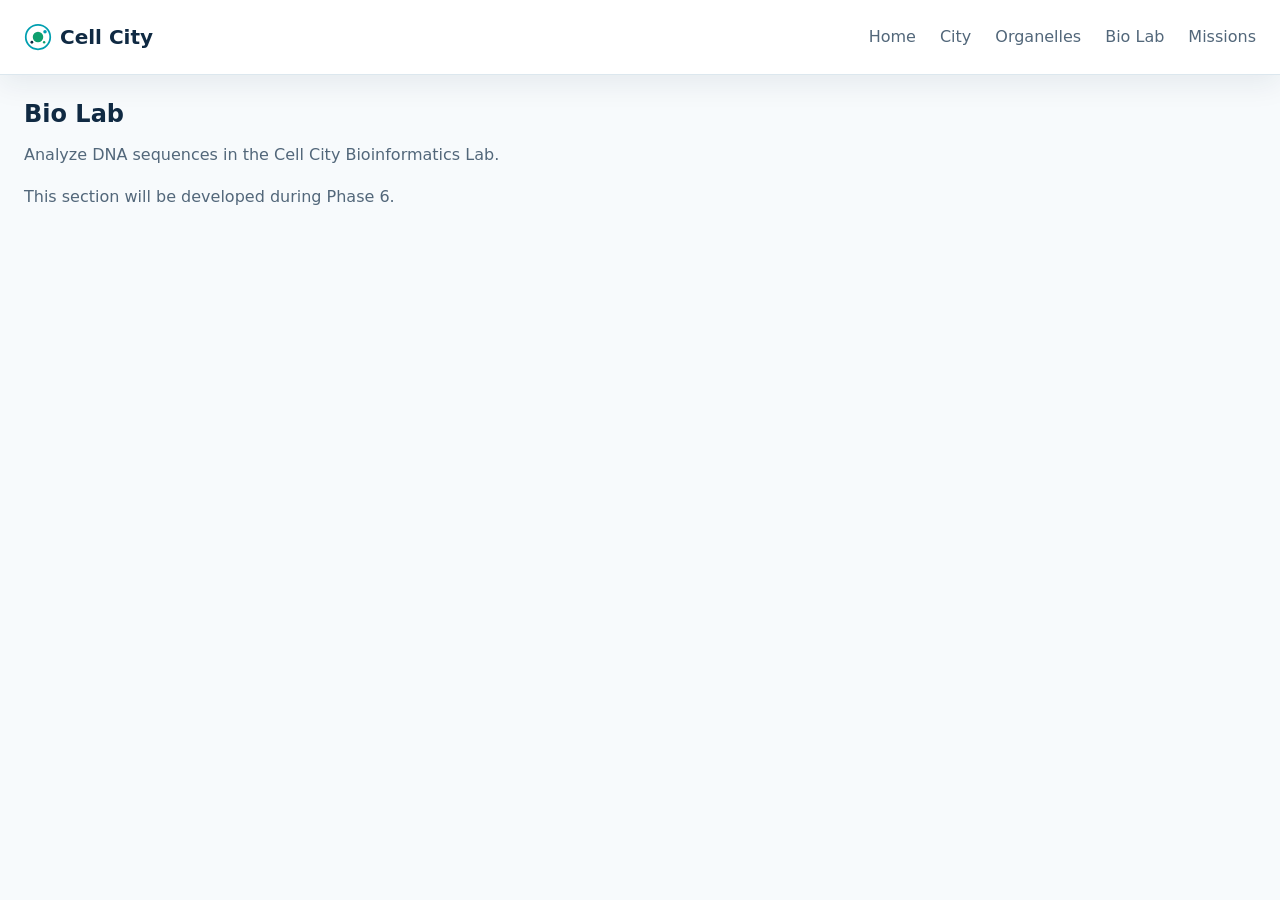
==== bio-lab.html @ 9214df7d "Add global navigation links" ====
<!doctype html>
<html lang="en">
  <head>
    <meta charset="UTF-8" />
    <meta name="viewport" content="width=device-width, initial-scale=1.0" />
    <title>Cell City — Bio Lab</title>

    <!-- Bootstrap (structural components only — Cell City look comes from style.css below) -->
    <link
      rel="stylesheet"
      href="https://cdn.jsdelivr.net/npm/bootstrap@5.3.3/dist/css/bootstrap.min.css"
    />

    <!-- Cell City design system — loaded after Bootstrap so it takes priority -->
    <link rel="stylesheet" href="css/style.css" />

    <script src="js/main.js" defer></script>
  </head>
  <body>
    <nav class="navbar cell-city-navbar">
      <div class="container-fluid cell-city-navbar__container">
        <a
          class="navbar-brand cell-city-navbar__brand"
          href="index.html"
          aria-label="Cell City home"
        >
          <svg
            class="cell-city-logo"
            viewBox="0 0 32 32"
            aria-hidden="true"
            focusable="false"
          >
            <!-- cell membrane -->
            <circle cx="16" cy="16" r="14" fill="none" stroke="#009fb0" stroke-width="2" />
            <!-- nucleus -->
            <circle cx="16" cy="16" r="6" fill="#0e9f6e" />
            <!-- organelles -->
            <circle cx="24" cy="10" r="2" fill="#009fb0" />
            <circle cx="9" cy="22" r="1.6" fill="#102a43" />
            <circle cx="23" cy="22" r="1.4" fill="#0e9f6e" />
          </svg>
          <span class="cell-city-navbar__brand-text">Cell City</span>
        </a>
        <ul class="navbar-nav cell-city-navbar__nav">
          <li class="nav-item">
            <a class="nav-link cell-city-navbar__link" href="index.html">Home</a>
          </li>
          <li class="nav-item">
            <a class="nav-link cell-city-navbar__link" href="city.html">City</a>
          </li>
          <li class="nav-item">
            <a class="nav-link cell-city-navbar__link" href="organelles.html">Organelles</a>
          </li>
          <li class="nav-item">
            <a class="nav-link cell-city-navbar__link" href="bio-lab.html">Bio Lab</a>
          </li>
          <li class="nav-item">
            <a class="nav-link cell-city-navbar__link" href="missions.html">Missions</a>
          </li>
        </ul>
      </div>
    </nav>
    <main>
      <section>
        <h2>Bio Lab</h2>
        <p>Analyze DNA sequences in the Cell City Bioinformatics Lab.</p>
        <p>This section will be developed during Phase 6.</p>
      </section>
    </main>

    <!-- Bootstrap JS bundle (includes Popper) — no components use it yet, wired in for later phases -->
    <script
      src="https://cdn.jsdelivr.net/npm/bootstrap@5.3.3/dist/js/bootstrap.bundle.min.js"
      defer
    ></script>
  </body>
</html>
---- css/style.css ----
/* ==========================================================================
   CELL CITY — GLOBAL STYLESHEET
   Phase 1: Project Foundation (light theme revision)

   Loaded AFTER Bootstrap in the HTML <head> so these rules win and give
   Bootstrap's structural components (container, grid, buttons, cards, nav)
   the Cell City look instead of the Bootstrap default appearance.
   ========================================================================== */

/* ========================================
   1. DESIGN TOKENS
   ======================================== */
:root {
  /* backgrounds */
  --color-bg: #f7fafc;
  --color-bg-secondary: #eef5f7;

  /* text */
  --color-text-primary: #102a43;
  --color-text-secondary: #52677a;

  /* accents */
  --color-accent: #009fb0; /* links, primary interactive elements */
  --color-accent-secondary: #0e9f6e; /* biology / success */
  --color-energy: #d98e00; /* ATP / energy */
  --color-danger: #d6455d; /* errors / warnings / waste */
  --color-mutation: #7c3aed; /* mutations / special scientific states */
  --gradient-biology: linear-gradient(135deg, #0e9f6e, #009fb0);

  /* surfaces */
  --color-panel: rgba(255, 255, 255, 0.82);
  --color-panel-border: #dce7ee;
  --shadow-panel: 0 8px 30px rgba(16, 42, 67, 0.08);

  /* shared metrics */
  --font-base: system-ui, -apple-system, "Segoe UI", Roboto, Helvetica, Arial, sans-serif;
  --radius-md: 8px;
}

/* ========================================
   2. RESET & BASE
   ======================================== */
*,
*::before,
*::after {
  box-sizing: border-box;
}

html,
body {
  margin: 0;
  padding: 0;
}

img {
  max-width: 100%;
  height: auto;
  display: block;
}

body {
  background-color: var(--color-bg);
  min-height: 100vh;
}

/* ========================================
   3. TYPOGRAPHY
   ======================================== */
body {
  font-family: var(--font-base);
  color: var(--color-text-secondary);
  line-height: 1.6;
}

h1,
h2,
h3,
h4,
h5,
h6 {
  color: var(--color-text-primary);
  font-weight: 600;
  line-height: 1.3;
  margin: 0 0 0.5em;
}

h1 {
  font-size: 2.25rem;
}
h2 {
  font-size: 1.5rem;
}
h3 {
  font-size: 1.15rem;
}

p {
  margin: 0 0 1em;
  max-width: 70ch;
}

/* ========================================
   4. LINKS
   ======================================== */
a {
  color: var(--color-accent);
  text-decoration: none;
  transition: color 0.2s ease;
}

a:hover {
  color: var(--color-accent-secondary);
  text-decoration: underline;
}

/* ========================================
   5. BUTTONS
   ======================================== */
.btn-cell-city {
  display: inline-block;
  font-family: var(--font-base);
  font-size: 1rem;
  padding: 0.6em 1.4em;
  border-radius: var(--radius-md);
  border: 1px solid var(--color-accent);
  background: transparent;
  color: var(--color-accent);
  cursor: pointer;
  transition: background-color 0.2s ease, color 0.2s ease;
}

.btn-cell-city:hover {
  background-color: var(--color-accent);
  color: #ffffff;
}

.btn-cell-city-secondary {
  border-color: var(--color-accent-secondary);
  color: var(--color-accent-secondary);
}

.btn-cell-city-secondary:hover {
  background-color: var(--color-accent-secondary);
  color: #ffffff;
}

/* ========================================
   6. LAYOUT
   ======================================== */
header,
main,
footer {
  padding: 1.5rem;
}

section {
  margin-bottom: 2rem;
}

/* ========================================
   7. NAVBAR
   ======================================== */
.cell-city-navbar {
  padding: 0;
  background-color: #ffffff;
  border-bottom: 1px solid var(--color-panel-border);
  box-shadow: var(--shadow-panel);
}

.cell-city-navbar__container {
  display: flex;
  align-items: center;
  justify-content: space-between;
  padding-top: 1rem;
  padding-bottom: 1rem;
  /* Match <main>'s 1.5rem side padding (see LAYOUT) so the brand lines up
     with the page content below instead of Bootstrap's centered, capped
     .container width. */
  padding-left: 1.5rem;
  padding-right: 1.5rem;
}

.cell-city-navbar__brand {
  display: flex;
  align-items: center;
  gap: 0.5rem;
  font-size: 1.25rem;
  font-weight: 600;
  color: var(--color-text-primary);
}

.cell-city-navbar__brand:hover {
  color: var(--color-accent);
  text-decoration: none;
}

.cell-city-navbar__nav {
  display: flex;
  flex-direction: row; /* overrides Bootstrap's .navbar-nav column default */
  align-items: center;
  gap: 1.5rem;
  margin: 0;
  padding: 0;
  list-style: none;
}

.cell-city-navbar__link {
  color: var(--color-text-secondary);
  font-weight: 500;
}

.cell-city-navbar__link:hover {
  color: var(--color-accent);
  text-decoration: none;
}

/* ========================================
   8. BRAND / LOGO
   ======================================== */
.cell-city-logo {
  width: 28px;
  height: 28px;
  flex-shrink: 0; /* keep the mark from shrinking when space is tight */
}

/* ========================================
   9. PANELS
   ======================================== */
.glass-panel {
  background: var(--color-panel);
  border: 1px solid var(--color-panel-border);
  box-shadow: var(--shadow-panel);
  border-radius: var(--radius-md);
  padding: 1.5rem;
}

/* ========================================
   10. ACCESSIBILITY
   ======================================== */
a:focus-visible,
.btn-cell-city:focus-visible {
  outline: 2px solid var(--color-accent);
  outline-offset: 2px;
}

/* ========================================
   11. RESPONSIVE FOUNDATION
   ======================================== */
@media (max-width: 600px) {
  h1 {
    font-size: 1.75rem;
  }

  header,
  main,
  footer {
    padding: 1rem;
  }
}
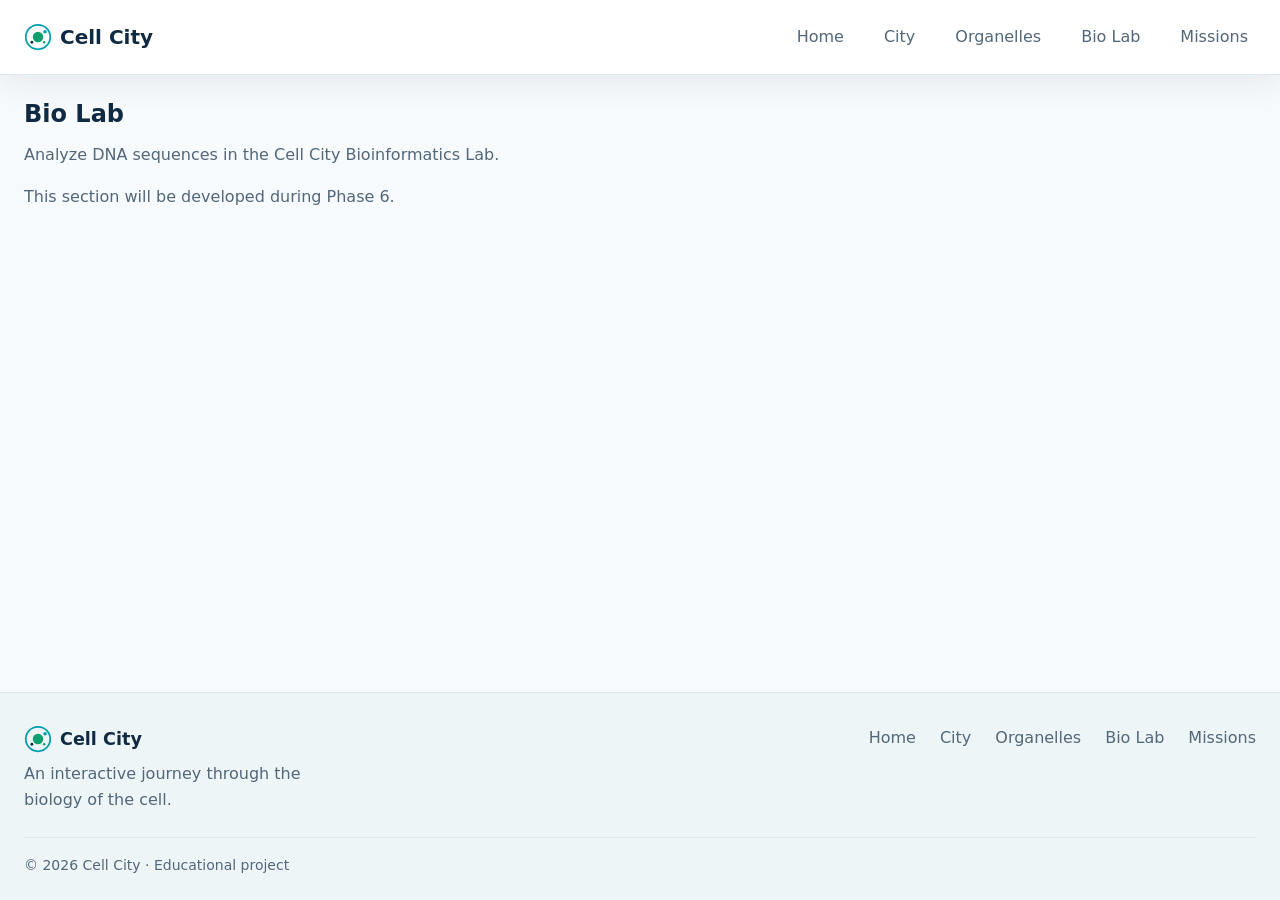
==== commit b30a12d5: "Complete responsive UI and global footer" ====
--- a/bio-lab.html
+++ b/bio-lab.html
@@ -17,7 +17,7 @@
     <script src="js/main.js" defer></script>
   </head>
   <body>
-    <nav class="navbar cell-city-navbar">
+    <nav class="navbar navbar-expand-lg cell-city-navbar">
       <div class="container-fluid cell-city-navbar__container">
         <a
           class="navbar-brand cell-city-navbar__brand"
@@ -41,23 +41,38 @@
           </svg>
           <span class="cell-city-navbar__brand-text">Cell City</span>
         </a>
-        <ul class="navbar-nav cell-city-navbar__nav">
-          <li class="nav-item">
-            <a class="nav-link cell-city-navbar__link" href="index.html">Home</a>
-          </li>
-          <li class="nav-item">
-            <a class="nav-link cell-city-navbar__link" href="city.html">City</a>
-          </li>
-          <li class="nav-item">
-            <a class="nav-link cell-city-navbar__link" href="organelles.html">Organelles</a>
-          </li>
-          <li class="nav-item">
-            <a class="nav-link cell-city-navbar__link" href="bio-lab.html">Bio Lab</a>
-          </li>
-          <li class="nav-item">
-            <a class="nav-link cell-city-navbar__link" href="missions.html">Missions</a>
-          </li>
-        </ul>
+
+        <button
+          class="navbar-toggler"
+          type="button"
+          data-bs-toggle="collapse"
+          data-bs-target="#cellCityNavbarCollapse"
+          aria-controls="cellCityNavbarCollapse"
+          aria-expanded="false"
+          aria-label="Toggle navigation"
+        >
+          <span class="navbar-toggler-icon"></span>
+        </button>
+
+        <div class="collapse navbar-collapse" id="cellCityNavbarCollapse">
+          <ul class="navbar-nav cell-city-navbar__nav">
+            <li class="nav-item">
+              <a class="nav-link cell-city-navbar__link" href="index.html">Home</a>
+            </li>
+            <li class="nav-item">
+              <a class="nav-link cell-city-navbar__link" href="city.html">City</a>
+            </li>
+            <li class="nav-item">
+              <a class="nav-link cell-city-navbar__link" href="organelles.html">Organelles</a>
+            </li>
+            <li class="nav-item">
+              <a class="nav-link cell-city-navbar__link" href="bio-lab.html">Bio Lab</a>
+            </li>
+            <li class="nav-item">
+              <a class="nav-link cell-city-navbar__link" href="missions.html">Missions</a>
+            </li>
+          </ul>
+        </div>
       </div>
     </nav>
     <main>
@@ -68,7 +83,47 @@
       </section>
     </main>
 
-    <!-- Bootstrap JS bundle (includes Popper) — no components use it yet, wired in for later phases -->
+    <footer class="cell-city-footer">
+      <div class="cell-city-footer__content">
+        <div class="cell-city-footer__brand">
+          <p class="cell-city-footer__brand-line">
+            <svg
+              class="cell-city-logo"
+              viewBox="0 0 32 32"
+              aria-hidden="true"
+              focusable="false"
+            >
+              <!-- cell membrane -->
+              <circle cx="16" cy="16" r="14" fill="none" stroke="#009fb0" stroke-width="2" />
+              <!-- nucleus -->
+              <circle cx="16" cy="16" r="6" fill="#0e9f6e" />
+              <!-- organelles -->
+              <circle cx="24" cy="10" r="2" fill="#009fb0" />
+              <circle cx="9" cy="22" r="1.6" fill="#102a43" />
+              <circle cx="23" cy="22" r="1.4" fill="#0e9f6e" />
+            </svg>
+            <span>Cell City</span>
+          </p>
+          <p class="cell-city-footer__tagline">
+            An interactive journey through the biology of the cell.
+          </p>
+        </div>
+
+        <nav class="cell-city-footer__nav" aria-label="Footer navigation">
+          <a class="cell-city-footer__link" href="index.html">Home</a>
+          <a class="cell-city-footer__link" href="city.html">City</a>
+          <a class="cell-city-footer__link" href="organelles.html">Organelles</a>
+          <a class="cell-city-footer__link" href="bio-lab.html">Bio Lab</a>
+          <a class="cell-city-footer__link" href="missions.html">Missions</a>
+        </nav>
+      </div>
+
+      <div class="cell-city-footer__bottom">
+        <p>&copy; 2026 Cell City &middot; Educational project</p>
+      </div>
+    </footer>
+
+    <!-- Bootstrap JS bundle (includes Popper) — powers the navbar's collapse/toggler behavior -->
     <script
       src="https://cdn.jsdelivr.net/npm/bootstrap@5.3.3/dist/js/bootstrap.bundle.min.js"
       defer
--- a/css/style.css
+++ b/css/style.css
@@ -148,8 +148,7 @@
    6. LAYOUT
    ======================================== */
 header,
-main,
-footer {
+main {
   padding: 1.5rem;
 }
 
@@ -196,8 +195,9 @@
 
 .cell-city-navbar__nav {
   display: flex;
-  flex-direction: row; /* overrides Bootstrap's .navbar-nav column default */
-  align-items: center;
+  /* Mobile default: links stack vertically inside the collapsed menu.
+     Row layout is restored at the lg breakpoint below. */
+  flex-direction: column;
   gap: 1.5rem;
   margin: 0;
   padding: 0;
@@ -215,7 +215,57 @@
 }
 
 /* ========================================
-   8. BRAND / LOGO
+   8. RESPONSIVE NAVBAR
+   ======================================== */
+
+/* Desktop (Bootstrap's lg breakpoint, matches navbar-expand-lg on <nav>):
+   restore the original approved horizontal layout. */
+@media (min-width: 992px) {
+  .cell-city-navbar__nav {
+    flex-direction: row;
+    align-items: center;
+    /* Bootstrap's base .navbar-collapse rule sets flex-grow: 1 at every
+       width, and navbar-expand-lg never resets it back to 0 — so at
+       desktop the collapse <div> stretches to fill the space after the
+       brand, leaving this <ul> flush against its left edge. Pushing the
+       <ul> itself to the right edge of that now-wide box is the standard
+       fix (equivalent to Bootstrap's ms-auto utility). */
+    margin-left: auto;
+  }
+}
+
+/* Mobile/tablet: give the opened menu breathing room below the
+   brand/toggler row instead of touching it. Desktop is untouched because
+   .navbar-expand-lg keeps .navbar-collapse inline at 992px and up. */
+@media (max-width: 991.98px) {
+  .cell-city-navbar .navbar-collapse {
+    padding-top: 1rem;
+  }
+}
+
+/* Toggler: match the light Cell City theme instead of Bootstrap's default
+   blue focus ring / icon color. */
+.cell-city-navbar .navbar-toggler {
+  border-color: var(--color-panel-border);
+}
+
+.cell-city-navbar .navbar-toggler-icon {
+  /* Same 3-line hamburger Bootstrap ships, recolored to --color-text-primary
+     (hardcoded here because CSS variables can't be used inside a data URI). */
+  background-image: url("data:image/svg+xml,%3csvg xmlns='http://www.w3.org/2000/svg' viewBox='0 0 30 30'%3e%3cpath stroke='%23102a43' stroke-linecap='round' stroke-miterlimit='10' stroke-width='2' d='M4 7h22M4 15h22M4 23h22'/%3e%3c/svg%3e");
+}
+
+.cell-city-navbar .navbar-toggler:focus {
+  box-shadow: none;
+}
+
+.cell-city-navbar .navbar-toggler:focus-visible {
+  outline: 2px solid var(--color-accent);
+  outline-offset: 2px;
+}
+
+/* ========================================
+   9. BRAND / LOGO
    ======================================== */
 .cell-city-logo {
   width: 28px;
@@ -224,7 +274,81 @@
 }
 
 /* ========================================
-   9. PANELS
+   10. FOOTER
+   ======================================== */
+
+/* Sticky footer: main grows to fill any leftover vertical space so the
+   footer sits at the bottom of short pages instead of floating mid-page.
+   (body already has min-height: 100vh set in RESET & BASE.) */
+body {
+  display: flex;
+  flex-direction: column;
+}
+
+main {
+  flex: 1;
+}
+
+.cell-city-footer {
+  background-color: var(--color-bg-secondary);
+  border-top: 1px solid var(--color-panel-border);
+  padding: 2rem 1.5rem 1.5rem;
+}
+
+.cell-city-footer__content {
+  display: flex;
+  flex-wrap: wrap;
+  align-items: flex-start;
+  justify-content: space-between;
+  gap: 1.5rem;
+}
+
+.cell-city-footer__brand-line {
+  display: flex;
+  align-items: center;
+  gap: 0.5rem;
+  margin: 0 0 0.5rem;
+  font-size: 1.1rem;
+  font-weight: 600;
+  color: var(--color-text-primary);
+}
+
+.cell-city-footer__tagline {
+  margin: 0;
+  color: var(--color-text-secondary);
+  max-width: 32ch;
+}
+
+.cell-city-footer__nav {
+  display: flex;
+  flex-wrap: wrap;
+  gap: 0.75rem 1.5rem;
+}
+
+.cell-city-footer__link {
+  color: var(--color-text-secondary);
+  font-weight: 500;
+}
+
+.cell-city-footer__link:hover {
+  color: var(--color-accent);
+  text-decoration: none;
+}
+
+.cell-city-footer__bottom {
+  margin-top: 1.5rem;
+  padding-top: 1rem;
+  border-top: 1px solid var(--color-panel-border);
+  color: var(--color-text-secondary);
+  font-size: 0.875rem;
+}
+
+.cell-city-footer__bottom p {
+  margin: 0;
+}
+
+/* ========================================
+   11. PANELS
    ======================================== */
 .glass-panel {
   background: var(--color-panel);
@@ -235,7 +359,7 @@
 }
 
 /* ========================================
-   10. ACCESSIBILITY
+   12. ACCESSIBILITY
    ======================================== */
 a:focus-visible,
 .btn-cell-city:focus-visible {
@@ -244,7 +368,7 @@
 }
 
 /* ========================================
-   11. RESPONSIVE FOUNDATION
+   13. RESPONSIVE FOUNDATION
    ======================================== */
 @media (max-width: 600px) {
   h1 {
@@ -252,8 +376,7 @@
   }
 
   header,
-  main,
-  footer {
+  main {
     padding: 1rem;
   }
 }
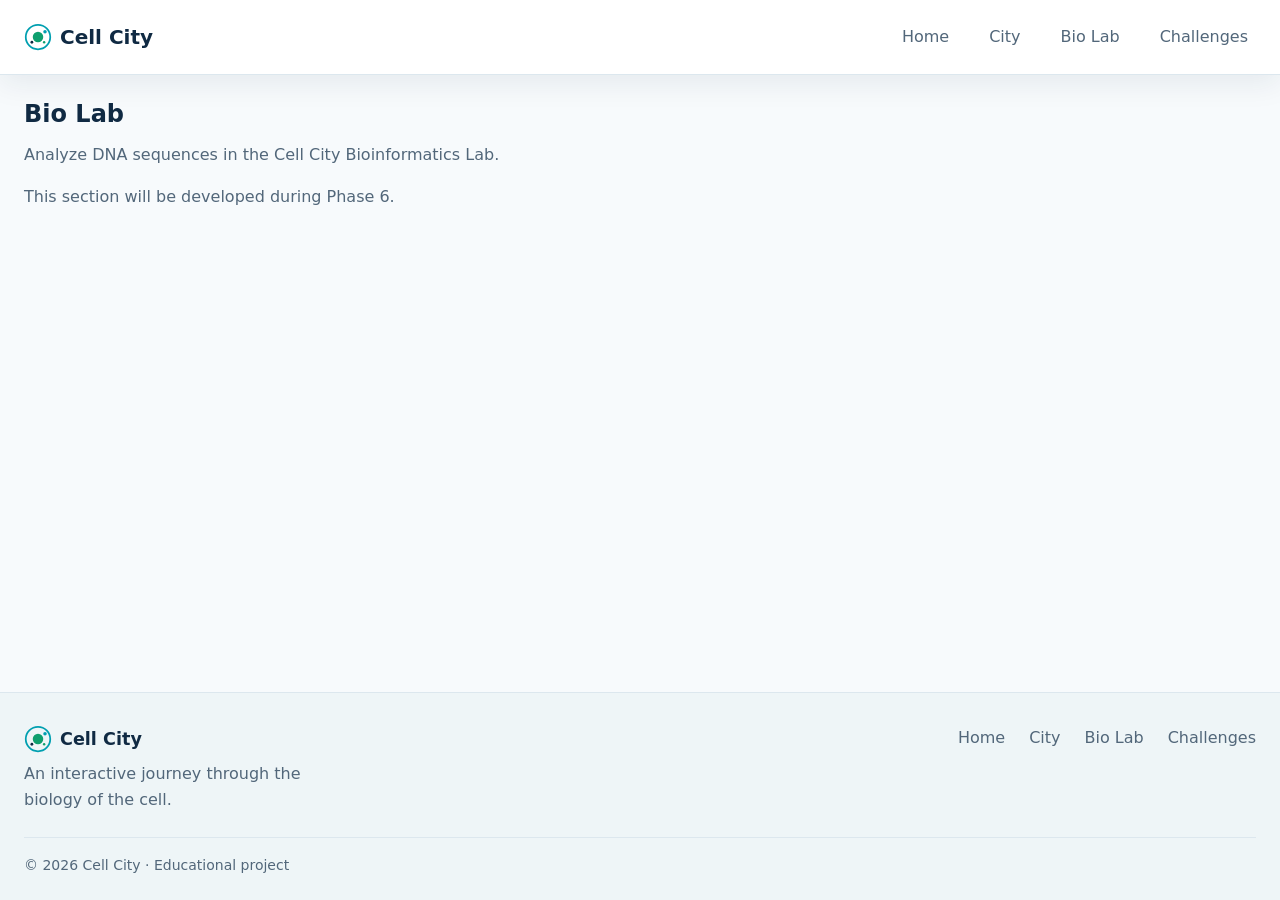
==== commit 09f862c5: "Refine homepage and remove organelle page" ====
--- a/bio-lab.html
+++ b/bio-lab.html
@@ -63,13 +63,10 @@
               <a class="nav-link cell-city-navbar__link" href="city.html">City</a>
             </li>
             <li class="nav-item">
-              <a class="nav-link cell-city-navbar__link" href="organelles.html">Organelles</a>
-            </li>
-            <li class="nav-item">
               <a class="nav-link cell-city-navbar__link" href="bio-lab.html">Bio Lab</a>
             </li>
             <li class="nav-item">
-              <a class="nav-link cell-city-navbar__link" href="missions.html">Missions</a>
+              <a class="nav-link cell-city-navbar__link" href="challenges.html">Challenges</a>
             </li>
           </ul>
         </div>
@@ -112,9 +109,8 @@
         <nav class="cell-city-footer__nav" aria-label="Footer navigation">
           <a class="cell-city-footer__link" href="index.html">Home</a>
           <a class="cell-city-footer__link" href="city.html">City</a>
-          <a class="cell-city-footer__link" href="organelles.html">Organelles</a>
           <a class="cell-city-footer__link" href="bio-lab.html">Bio Lab</a>
-          <a class="cell-city-footer__link" href="missions.html">Missions</a>
+          <a class="cell-city-footer__link" href="challenges.html">Challenges</a>
         </nav>
       </div>
 
--- a/css/style.css
+++ b/css/style.css
@@ -154,6 +154,16 @@
 
 section {
   margin-bottom: 2rem;
+}
+
+/* Shared wrapper: container-fluid has no max-width, so on wide screens
+   page content would stretch edge-to-edge. Cap it and center it instead.
+   Used across pages (home, city, ...), so it lives here rather than in a
+   single page's section. */
+.page-container {
+  max-width: 1200px;
+  margin-left: auto;
+  margin-right: auto;
 }
 
 /* ========================================
@@ -380,3 +390,287 @@
     padding: 1rem;
   }
 }
+
+/* ========================================
+   14. HOME PAGE
+   ======================================== */
+
+/* --- Hero --- */
+.hero-section {
+  padding-top: 2rem;
+  padding-bottom: 1rem;
+}
+
+.hero-section__row {
+  gap: 2rem 0;
+}
+
+.hero-section__eyebrow {
+  margin: 0 0 0.5rem;
+  color: var(--color-accent);
+  font-weight: 600;
+  font-size: 0.875rem;
+  letter-spacing: 0.08em;
+  text-transform: uppercase;
+}
+
+.hero-section__heading {
+  font-size: 2.75rem;
+  margin-bottom: 0.6em;
+}
+
+.hero-section__lead {
+  color: var(--color-text-secondary);
+  font-size: 1.1rem;
+  max-width: 42ch;
+}
+
+.hero-section__actions {
+  display: flex;
+  flex-wrap: wrap;
+  gap: 0.75rem;
+  margin-top: 1.5rem;
+}
+
+.hero-section__media {
+  position: relative;
+  display: flex;
+  justify-content: center;
+}
+
+/* Soft radial glow behind the hero image so it reads as a "living cell"
+   atmosphere rather than a pasted textbook illustration. */
+.hero-section__atmosphere {
+  position: absolute;
+  inset: -10% -5%;
+  z-index: 0;
+  background: radial-gradient(circle at 40% 35%, rgba(0, 159, 176, 0.16), transparent 60%),
+    radial-gradient(circle at 65% 65%, rgba(14, 159, 110, 0.14), transparent 55%);
+  filter: blur(4px);
+  pointer-events: none;
+}
+
+/* Empty visual slot reserved for the future hero illustration. Sized to the
+   asset's intended ~4:3 landscape ratio so swapping in the real image later
+   won't reflow the hero. */
+.hero-section__placeholder {
+  position: relative;
+  z-index: 1;
+  width: 100%;
+  max-width: 420px;
+  aspect-ratio: 4 / 3;
+  display: flex;
+  flex-direction: column;
+  align-items: center;
+  justify-content: center;
+  gap: 0.5rem;
+  padding: 1.5rem;
+  text-align: center;
+  border: 1px dashed var(--color-panel-border);
+  border-radius: var(--radius-md);
+  background: var(--color-bg-secondary);
+}
+
+.hero-section__placeholder-label {
+  font-weight: 600;
+  color: var(--color-text-secondary);
+}
+
+.hero-section__placeholder-note {
+  font-size: 0.8rem;
+  color: var(--color-text-secondary);
+  opacity: 0.75;
+  max-width: 32ch;
+}
+
+/* --- What is Cell City? --- */
+.intro-section__text {
+  max-width: 65ch;
+  margin: 0 auto;
+  text-align: center;
+}
+
+.intro-section__text p {
+  margin-left: auto;
+  margin-right: auto;
+}
+
+/* --- Concept pillars (Explore / Understand / Apply) --- */
+.concept-pillars {
+  margin-top: 2rem;
+  row-gap: 1.5rem;
+  text-align: center;
+}
+
+.concept-pillar__title {
+  color: var(--color-accent);
+  font-size: 0.95rem;
+  font-weight: 600;
+  letter-spacing: 0.06em;
+  text-transform: uppercase;
+  margin-bottom: 0.4em;
+}
+
+.concept-pillar__desc {
+  color: var(--color-text-secondary);
+  margin: 0 auto;
+}
+
+/* --- Explore Cell City (feature cards) --- */
+.explore-section__cards {
+  margin-top: 1rem;
+  row-gap: 1.5rem;
+}
+
+.feature-card {
+  height: 100%;
+  background: #ffffff;
+  border: 1px solid var(--color-panel-border);
+  border-radius: var(--radius-md);
+  box-shadow: var(--shadow-panel);
+  padding: 1.75rem;
+  transition: transform 0.2s ease, box-shadow 0.2s ease;
+}
+
+.feature-card:hover {
+  transform: translateY(-2px);
+  box-shadow: 0 12px 34px rgba(16, 42, 67, 0.12);
+}
+
+.feature-card__icon {
+  width: 40px;
+  height: 40px;
+  margin-bottom: 1rem;
+}
+
+.feature-card__icon--cell {
+  color: var(--color-accent);
+}
+
+.feature-card__icon--lab {
+  color: var(--color-accent-secondary);
+}
+
+.feature-card__icon--challenges {
+  color: var(--color-energy);
+}
+
+.feature-card__title {
+  margin-bottom: 0.4em;
+}
+
+.feature-card__desc {
+  color: var(--color-text-secondary);
+  margin-bottom: 1rem;
+}
+
+.feature-card__link {
+  font-weight: 600;
+}
+
+/* --- Closing statement --- */
+.closing-section {
+  text-align: center;
+}
+
+.closing-section__statement {
+  max-width: 46ch;
+  margin: 0 auto 0.75rem;
+  color: var(--color-text-primary);
+  font-size: 1.15rem;
+  font-style: italic;
+}
+
+.closing-section__link {
+  font-weight: 600;
+}
+
+/* --- Responsive adjustments --- */
+@media (max-width: 991.98px) {
+  .hero-section__content {
+    text-align: center;
+  }
+
+  .hero-section__lead {
+    margin-left: auto;
+    margin-right: auto;
+  }
+
+  .hero-section__actions {
+    justify-content: center;
+  }
+
+  .hero-section__media {
+    margin-top: 1.5rem;
+  }
+}
+
+@media (max-width: 600px) {
+  .hero-section__heading {
+    font-size: 2rem;
+  }
+}
+
+/* ========================================
+   15. CITY PAGE
+   ======================================== */
+
+/* --- City intro --- */
+.city-hero__lead {
+  color: var(--color-text-secondary);
+  font-size: 1.1rem;
+  max-width: 65ch;
+}
+
+.city-hero__image {
+  max-width: 420px;
+  margin-top: 1rem;
+  border-radius: var(--radius-md);
+  box-shadow: var(--shadow-panel);
+  border: 1px solid var(--color-panel-border);
+  background: #ffffff;
+}
+
+/* --- Cell → City guide --- */
+.city-guide-section__lead {
+  color: var(--color-text-secondary);
+  max-width: 65ch;
+}
+
+.city-guide__list {
+  margin: 0;
+  display: grid;
+  grid-template-columns: repeat(auto-fit, minmax(260px, 1fr));
+  gap: 0.75rem;
+}
+
+.city-guide__row {
+  display: flex;
+  justify-content: space-between;
+  align-items: baseline;
+  gap: 0.75rem;
+  padding: 0.65rem 0.85rem;
+  background: var(--color-bg-secondary);
+  border-radius: var(--radius-md);
+}
+
+.city-guide__row dt {
+  color: var(--color-text-secondary);
+}
+
+.city-guide__row dd {
+  margin: 0;
+  color: var(--color-text-primary);
+  font-weight: 600;
+  text-align: right;
+}
+
+/* --- Challenge entry point --- */
+.city-cta {
+  text-align: center;
+}
+
+.city-cta p {
+  margin-left: auto;
+  margin-right: auto;
+}
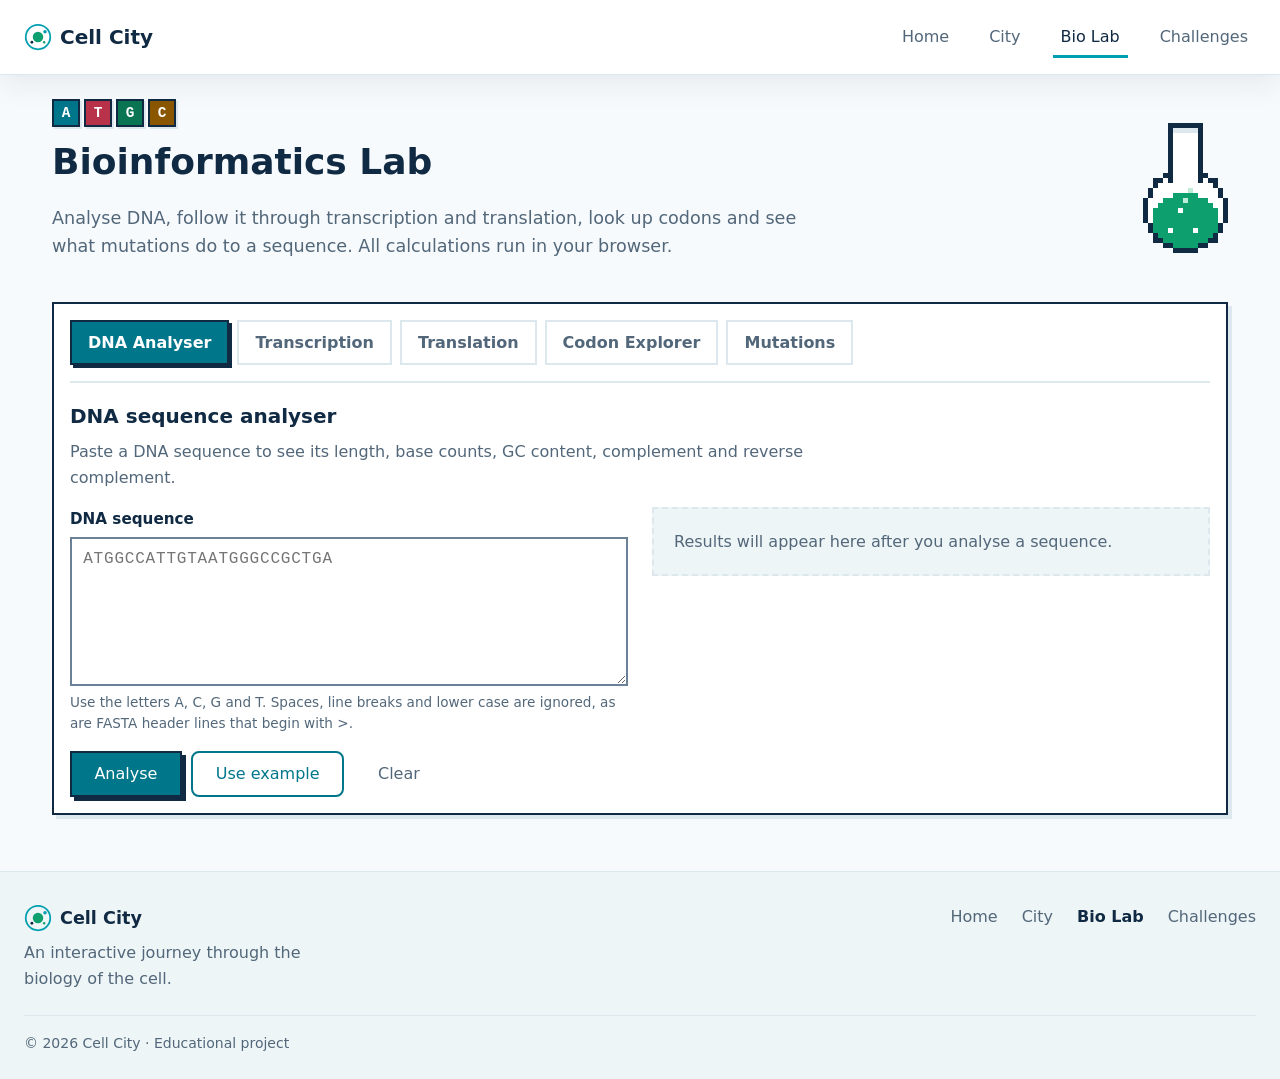
==== commit 69b3fa28: "Complete Cell City interactive website" ====
--- a/bio-lab.html
+++ b/bio-lab.html
@@ -4,6 +4,7 @@
     <meta charset="UTF-8" />
     <meta name="viewport" content="width=device-width, initial-scale=1.0" />
     <title>Cell City — Bio Lab</title>
+    <meta name="description" content="Analyse DNA, transcribe and translate sequences, explore the genetic code and visualise mutations." />
 
     <!-- Bootstrap (structural components only — Cell City look comes from style.css below) -->
     <link
@@ -15,6 +16,11 @@
     <link rel="stylesheet" href="css/style.css" />
 
     <script src="js/main.js" defer></script>
+    <script src="data/sprites.js" defer></script>
+    <script src="data/genetic-code.js" defer></script>
+    <script src="js/pixel.js" defer></script>
+    <script src="js/biolab-core.js" defer></script>
+    <script src="js/biolab.js" defer></script>
   </head>
   <body>
     <nav class="navbar navbar-expand-lg cell-city-navbar">
@@ -73,13 +79,271 @@
       </div>
     </nav>
     <main>
-      <section>
-        <h2>Bio Lab</h2>
-        <p>Analyze DNA sequences in the Cell City Bioinformatics Lab.</p>
-        <p>This section will be developed during Phase 6.</p>
+      <section class="lab-section">
+        <div class="container-fluid page-container">
+          <div class="lab-hero">
+            <div class="lab-hero__text">
+              <ul class="base-tiles" aria-hidden="true">
+                <li class="base-tile--A">A</li>
+                <li class="base-tile--T">T</li>
+                <li class="base-tile--G">G</li>
+                <li class="base-tile--C">C</li>
+              </ul>
+              <h1>Bioinformatics Lab</h1>
+              <p class="lab-hero__lead">
+                Analyse DNA, follow it through transcription and translation,
+                look up codons and see what mutations do to a sequence. All
+                calculations run in your browser.
+              </p>
+            </div>
+            <span class="lab-hero__art" data-sprite="flask" data-scale="5"></span>
+          </div>
+
+          <div class="lab-workbench pixel-frame">
+            <ul class="nav nav-pills lab-tabs" id="labTabs" role="tablist">
+              <li class="nav-item" role="presentation">
+                <button class="nav-link active" id="tab-analyse" data-bs-toggle="pill" data-bs-target="#pane-analyse" type="button" role="tab" aria-controls="pane-analyse" aria-selected="true">DNA Analyser</button>
+              </li>
+              <li class="nav-item" role="presentation">
+                <button class="nav-link" id="tab-transcribe" data-bs-toggle="pill" data-bs-target="#pane-transcribe" type="button" role="tab" aria-controls="pane-transcribe" aria-selected="false" tabindex="-1">Transcription</button>
+              </li>
+              <li class="nav-item" role="presentation">
+                <button class="nav-link" id="tab-translate" data-bs-toggle="pill" data-bs-target="#pane-translate" type="button" role="tab" aria-controls="pane-translate" aria-selected="false" tabindex="-1">Translation</button>
+              </li>
+              <li class="nav-item" role="presentation">
+                <button class="nav-link" id="tab-codons" data-bs-toggle="pill" data-bs-target="#pane-codons" type="button" role="tab" aria-controls="pane-codons" aria-selected="false" tabindex="-1">Codon Explorer</button>
+              </li>
+              <li class="nav-item" role="presentation">
+                <button class="nav-link" id="tab-mutate" data-bs-toggle="pill" data-bs-target="#pane-mutate" type="button" role="tab" aria-controls="pane-mutate" aria-selected="false" tabindex="-1">Mutations</button>
+              </li>
+            </ul>
+
+            <div class="tab-content">
+              <!-- ===== A. DNA ANALYSER ===== -->
+              <div class="tab-pane fade show active lab-pane" id="pane-analyse" role="tabpanel" aria-labelledby="tab-analyse" tabindex="0">
+                <h2>DNA sequence analyser</h2>
+                <p class="lab-pane__intro">
+                  Paste a DNA sequence to see its length, base counts, GC
+                  content, complement and reverse complement.
+                </p>
+                <div class="lab-grid">
+                  <form class="lab-form" id="analyse-form" novalidate>
+                    <label class="lab-label" for="analyse-input">DNA sequence</label>
+                    <textarea class="lab-textarea" id="analyse-input" rows="5" spellcheck="false" autocomplete="off" aria-describedby="analyse-hint analyse-error" placeholder="ATGGCCATTGTAATGGGCCGCTGA"></textarea>
+                    <p class="lab-hint" id="analyse-hint">
+                      Use the letters A, C, G and T. Spaces, line breaks and
+                      lower case are ignored, as are FASTA header lines that
+                      begin with &gt;.
+                    </p>
+                    <p class="lab-error" id="analyse-error" role="alert" hidden></p>
+                    <div class="lab-actions">
+                      <button type="submit" class="btn-cell-city btn-cell-city--primary">Analyse</button>
+                      <button type="button" class="btn-cell-city" data-example>Use example</button>
+                      <button type="button" class="btn-cell-city btn-cell-city--quiet" data-clear>Clear</button>
+                    </div>
+                  </form>
+                  <div class="lab-results" id="analyse-results" aria-live="polite">
+                    <p class="lab-empty">Results will appear here after you analyse a sequence.</p>
+                  </div>
+                </div>
+              </div>
+
+              <!-- ===== B. TRANSCRIPTION ===== -->
+              <div class="tab-pane fade lab-pane" id="pane-transcribe" role="tabpanel" aria-labelledby="tab-transcribe" tabindex="0">
+                <h2>DNA to RNA transcription</h2>
+                <p class="lab-pane__intro">
+                  Transcription copies a gene into messenger RNA (mRNA). Choose
+                  which DNA strand you are entering.
+                </p>
+                <div class="lab-grid">
+                  <form class="lab-form" id="transcribe-form" novalidate>
+                    <label class="lab-label" for="transcribe-input">DNA sequence (5&prime; &rarr; 3&prime;)</label>
+                    <textarea class="lab-textarea" id="transcribe-input" rows="4" spellcheck="false" autocomplete="off" aria-describedby="transcribe-error" placeholder="ATGGCCATTGTAATGGGCCGCTGA"></textarea>
+                    <p class="lab-error" id="transcribe-error" role="alert" hidden></p>
+                    <fieldset class="lab-fieldset">
+                      <legend>Strand you are entering</legend>
+                      <div class="lab-choice">
+                        <input type="radio" name="strand" id="strand-coding" value="coding" checked />
+                        <label for="strand-coding">Coding (sense) strand</label>
+                      </div>
+                      <div class="lab-choice">
+                        <input type="radio" name="strand" id="strand-template" value="template" />
+                        <label for="strand-template">Template (antisense) strand</label>
+                      </div>
+                    </fieldset>
+                    <div class="lab-note">
+                      <p><strong>Convention.</strong> Sequences are always written 5&prime; &rarr; 3&prime;.</p>
+                      <p>The coding strand has the same sequence as the mRNA, with every T replaced by U.</p>
+                      <p>The template strand is read by RNA polymerase, so the mRNA is its reverse complement with U in place of T.</p>
+                    </div>
+                    <div class="lab-actions">
+                      <button type="submit" class="btn-cell-city btn-cell-city--primary">Transcribe</button>
+                      <button type="button" class="btn-cell-city" data-example>Use example</button>
+                      <button type="button" class="btn-cell-city btn-cell-city--quiet" data-clear>Clear</button>
+                    </div>
+                  </form>
+                  <div class="lab-results" id="transcribe-results" aria-live="polite">
+                    <p class="lab-empty">The mRNA sequence will appear here.</p>
+                  </div>
+                </div>
+              </div>
+
+              <!-- ===== C. TRANSLATION ===== -->
+              <div class="tab-pane fade lab-pane" id="pane-translate" role="tabpanel" aria-labelledby="tab-translate" tabindex="0">
+                <h2>RNA to protein translation</h2>
+                <p class="lab-pane__intro">
+                  Translation reads mRNA three bases (one codon) at a time and
+                  looks each codon up in the standard genetic code.
+                </p>
+                <div class="lab-grid">
+                  <form class="lab-form" id="translate-form" novalidate>
+                    <label class="lab-label" for="translate-input">RNA sequence (5&prime; &rarr; 3&prime;)</label>
+                    <textarea class="lab-textarea" id="translate-input" rows="4" spellcheck="false" autocomplete="off" aria-describedby="translate-error" placeholder="AUGGCCAUUGUAAUGGGCCGCUGA"></textarea>
+                    <p class="lab-error" id="translate-error" role="alert" hidden></p>
+                    <div class="lab-field">
+                      <label class="lab-label" for="translate-frame">Reading frame</label>
+                      <select class="lab-select" id="translate-frame">
+                        <option value="1">Frame 1 (start at base 1)</option>
+                        <option value="2">Frame 2 (start at base 2)</option>
+                        <option value="3">Frame 3 (start at base 3)</option>
+                      </select>
+                    </div>
+                    <div class="lab-choice">
+                      <input type="checkbox" id="translate-start" />
+                      <label for="translate-start">Begin at the first AUG in the chosen frame</label>
+                    </div>
+                    <div class="lab-choice">
+                      <input type="checkbox" id="translate-stop" />
+                      <label for="translate-stop">End at the first stop codon</label>
+                    </div>
+                    <div class="lab-note">
+                      <p><strong>Convention.</strong> Bases are counted from 1 at the 5&prime; end. Frame 1 reads codons starting at base 1, frame 2 at base 2 and frame 3 at base 3. Only the forward strand is read.</p>
+                      <p>Stop codons are shown as &ldquo;Stop&rdquo; and written * in the protein. Leftover bases at the end that do not form a full codon are not translated.</p>
+                    </div>
+                    <div class="lab-actions">
+                      <button type="submit" class="btn-cell-city btn-cell-city--primary">Translate</button>
+                      <button type="button" class="btn-cell-city" data-example>Use example</button>
+                      <button type="button" class="btn-cell-city btn-cell-city--quiet" data-clear>Clear</button>
+                    </div>
+                  </form>
+                  <div class="lab-results" id="translate-results" aria-live="polite">
+                    <p class="lab-empty">The amino-acid chain will appear here.</p>
+                  </div>
+                </div>
+              </div>
+
+              <!-- ===== D. CODON EXPLORER ===== -->
+              <div class="tab-pane fade lab-pane" id="pane-codons" role="tabpanel" aria-labelledby="tab-codons" tabindex="0">
+                <h2>Codon explorer</h2>
+                <p class="lab-pane__intro">
+                  The standard genetic code has 64 RNA codons: 61 code for an
+                  amino acid and 3 signal the end of translation. Build a codon
+                  below or search the table.
+                </p>
+                <div class="codon-builder">
+                  <div class="codon-builder__selects">
+                    <div class="lab-field">
+                      <label class="lab-label" for="codon-b1">First base</label>
+                      <select class="lab-select" id="codon-b1"></select>
+                    </div>
+                    <div class="lab-field">
+                      <label class="lab-label" for="codon-b2">Second base</label>
+                      <select class="lab-select" id="codon-b2"></select>
+                    </div>
+                    <div class="lab-field">
+                      <label class="lab-label" for="codon-b3">Third base</label>
+                      <select class="lab-select" id="codon-b3"></select>
+                    </div>
+                  </div>
+                  <div class="codon-result" id="codon-result" aria-live="polite"></div>
+                </div>
+
+                <div class="lab-field">
+                  <label class="lab-label" for="codon-search">Search the table</label>
+                  <input class="lab-input" id="codon-search" type="search" autocomplete="off" placeholder="Codon (AUG or ATG), amino acid (leucine, Leu, L) or stop" aria-describedby="codon-status" />
+                  <p class="lab-hint" id="codon-status" aria-live="polite"></p>
+                </div>
+                <div class="codon-table-wrap">
+                  <table class="codon-table">
+                    <caption class="visually-hidden">Standard genetic code: all 64 RNA codons</caption>
+                    <thead>
+                      <tr>
+                        <th scope="col">Codon</th>
+                        <th scope="col">Amino acid</th>
+                        <th scope="col">3-letter</th>
+                        <th scope="col">1-letter</th>
+                      </tr>
+                    </thead>
+                    <tbody id="codon-table-body"></tbody>
+                  </table>
+                </div>
+              </div>
+
+              <!-- ===== E. MUTATION VISUALISER ===== -->
+              <div class="tab-pane fade lab-pane" id="pane-mutate" role="tabpanel" aria-labelledby="tab-mutate" tabindex="0">
+                <h2>Mutation visualiser</h2>
+                <p class="lab-pane__intro">
+                  Edit a DNA sequence by substituting, inserting or deleting a
+                  base and compare it with the original. This is a
+                  sequence-editing exercise: it does not predict real
+                  biological or clinical outcomes.
+                </p>
+                <form class="lab-form" id="mutate-form" novalidate>
+                  <div class="lab-grid">
+                    <div>
+                      <label class="lab-label" for="mutate-input">Original DNA sequence (up to 200 bases)</label>
+                      <textarea class="lab-textarea" id="mutate-input" rows="3" spellcheck="false" autocomplete="off" aria-describedby="mutate-error" placeholder="ATGGCCATTGTAATGGGCCGCTGA"></textarea>
+                      <p class="lab-error" id="mutate-error" role="alert" hidden></p>
+                    </div>
+                    <div>
+                      <fieldset class="lab-fieldset">
+                        <legend>Mutation type</legend>
+                        <div class="lab-choice">
+                          <input type="radio" name="mutation-type" id="mut-substitution" value="substitution" checked />
+                          <label for="mut-substitution">Substitution (replace a base)</label>
+                        </div>
+                        <div class="lab-choice">
+                          <input type="radio" name="mutation-type" id="mut-insertion" value="insertion" />
+                          <label for="mut-insertion">Insertion (add a base)</label>
+                        </div>
+                        <div class="lab-choice">
+                          <input type="radio" name="mutation-type" id="mut-deletion" value="deletion" />
+                          <label for="mut-deletion">Deletion (remove a base)</label>
+                        </div>
+                      </fieldset>
+                      <div class="lab-field-row">
+                        <div class="lab-field">
+                          <label class="lab-label" for="mutate-position">Position</label>
+                          <input class="lab-input" id="mutate-position" type="number" min="1" step="1" value="4" inputmode="numeric" aria-describedby="mutate-position-hint" />
+                        </div>
+                        <div class="lab-field" id="mutate-base-field">
+                          <label class="lab-label" for="mutate-base">New base</label>
+                          <select class="lab-select" id="mutate-base">
+                            <option>A</option>
+                            <option>C</option>
+                            <option>G</option>
+                            <option>T</option>
+                          </select>
+                        </div>
+                      </div>
+                      <p class="lab-hint" id="mutate-position-hint"></p>
+                    </div>
+                  </div>
+                  <div class="lab-actions">
+                    <button type="submit" class="btn-cell-city btn-cell-city--primary">Apply mutation</button>
+                    <button type="button" class="btn-cell-city" data-example>Use example</button>
+                    <button type="button" class="btn-cell-city btn-cell-city--quiet" data-clear>Clear</button>
+                  </div>
+                </form>
+                <div class="lab-results" id="mutate-results" aria-live="polite">
+                  <p class="lab-empty">Enter a sequence and apply a mutation to compare before and after.</p>
+                </div>
+              </div>
+            </div>
+          </div>
+        </div>
       </section>
     </main>
-
     <footer class="cell-city-footer">
       <div class="cell-city-footer__content">
         <div class="cell-city-footer__brand">
@@ -119,7 +383,7 @@
       </div>
     </footer>
 
-    <!-- Bootstrap JS bundle (includes Popper) — powers the navbar's collapse/toggler behavior -->
+    <!-- Bootstrap JS bundle (includes Popper) — powers the navbar toggler, modals, tabs and accordions -->
     <script
       src="https://cdn.jsdelivr.net/npm/bootstrap@5.3.3/dist/js/bootstrap.bundle.min.js"
       defer
--- a/css/style.css
+++ b/css/style.css
@@ -32,9 +32,27 @@
   --color-panel-border: #dce7ee;
   --shadow-panel: 0 8px 30px rgba(16, 42, 67, 0.08);
 
+  /* Darker shades of the accents for text and filled controls, so small
+     text and white-on-colour labels meet WCAG AA contrast. */
+  --color-accent-strong: #00768a;
+  --color-green-strong: #0a7552;
+  --color-energy-strong: #8a5700;
+  --color-danger-strong: #b83249;
+  --color-mutation-strong: #6d28d9;
+  --color-control-border: #6b8296; /* form controls need 3:1 against white */
+
+  /* tints used for pixel-art surfaces and result highlights */
+  --tint-accent: #e1f3f6;
+  --tint-green: #e3f5ed;
+  --tint-energy: #fff3d6;
+  --tint-danger: #fdecef;
+  --tint-mutation: #efe8fd;
+
   /* shared metrics */
   --font-base: system-ui, -apple-system, "Segoe UI", Roboto, Helvetica, Arial, sans-serif;
+  --font-mono: ui-monospace, SFMono-Regular, Menlo, Consolas, "Liberation Mono", monospace;
   --radius-md: 8px;
+  --pixel-shadow: 4px 4px 0 var(--color-panel-border);
 }
 
 /* ========================================
@@ -103,13 +121,13 @@
    4. LINKS
    ======================================== */
 a {
-  color: var(--color-accent);
+  color: var(--color-accent-strong);
   text-decoration: none;
   transition: color 0.2s ease;
 }
 
 a:hover {
-  color: var(--color-accent-secondary);
+  color: var(--color-green-strong);
   text-decoration: underline;
 }
 
@@ -120,28 +138,67 @@
   display: inline-block;
   font-family: var(--font-base);
   font-size: 1rem;
+  font-weight: 500;
+  line-height: 1.4;
   padding: 0.6em 1.4em;
   border-radius: var(--radius-md);
-  border: 1px solid var(--color-accent);
+  border: 2px solid var(--color-accent-strong);
   background: transparent;
-  color: var(--color-accent);
+  color: var(--color-accent-strong);
   cursor: pointer;
-  transition: background-color 0.2s ease, color 0.2s ease;
+  transition: background-color 0.2s ease, color 0.2s ease, transform 0.1s ease, box-shadow 0.1s ease;
 }
 
 .btn-cell-city:hover {
-  background-color: var(--color-accent);
+  background-color: var(--color-accent-strong);
   color: #ffffff;
+  text-decoration: none;
+}
+
+.btn-cell-city:disabled {
+  opacity: 0.55;
+  cursor: not-allowed;
 }
 
 .btn-cell-city-secondary {
-  border-color: var(--color-accent-secondary);
-  color: var(--color-accent-secondary);
+  border-color: var(--color-green-strong);
+  color: var(--color-green-strong);
 }
 
 .btn-cell-city-secondary:hover {
-  background-color: var(--color-accent-secondary);
+  background-color: var(--color-green-strong);
   color: #ffffff;
+}
+
+/* Primary action: filled, with a hard pixel-style shadow that "presses in". */
+.btn-cell-city--primary {
+  background-color: var(--color-accent-strong);
+  border-color: var(--color-text-primary);
+  color: #ffffff;
+  border-radius: 0;
+  box-shadow: 4px 4px 0 var(--color-text-primary);
+}
+
+.btn-cell-city--primary:hover {
+  background-color: #005f70;
+  transform: translate(-1px, -1px);
+  box-shadow: 5px 5px 0 var(--color-text-primary);
+}
+
+.btn-cell-city--primary:active {
+  transform: translate(3px, 3px);
+  box-shadow: 1px 1px 0 var(--color-text-primary);
+}
+
+/* Low-emphasis action (Close, Back, Reset). */
+.btn-cell-city--quiet {
+  border-color: transparent;
+  color: var(--color-text-secondary);
+}
+
+.btn-cell-city--quiet:hover {
+  background-color: var(--color-bg-secondary);
+  color: var(--color-text-primary);
 }
 
 /* ========================================
@@ -199,7 +256,7 @@
 }
 
 .cell-city-navbar__brand:hover {
-  color: var(--color-accent);
+  color: var(--color-accent-strong);
   text-decoration: none;
 }
 
@@ -220,7 +277,7 @@
 }
 
 .cell-city-navbar__link:hover {
-  color: var(--color-accent);
+  color: var(--color-accent-strong);
   text-decoration: none;
 }
 
@@ -341,7 +398,7 @@
 }
 
 .cell-city-footer__link:hover {
-  color: var(--color-accent);
+  color: var(--color-accent-strong);
   text-decoration: none;
 }
 
@@ -372,9 +429,30 @@
    12. ACCESSIBILITY
    ======================================== */
 a:focus-visible,
+button:focus-visible,
+input:focus-visible,
+select:focus-visible,
+textarea:focus-visible,
+summary:focus-visible,
 .btn-cell-city:focus-visible {
-  outline: 2px solid var(--color-accent);
+  outline: 3px solid var(--color-accent-strong);
   outline-offset: 2px;
+}
+
+/* Programmatic focus targets (headings moved into view) need no ring. */
+[tabindex="-1"]:focus {
+  outline: none;
+}
+
+/* Current page in the navbar and footer. */
+.cell-city-navbar__link[aria-current="page"] {
+  color: var(--color-text-primary);
+  box-shadow: inset 0 -3px 0 var(--color-accent);
+}
+
+.cell-city-footer__link[aria-current="page"] {
+  color: var(--color-text-primary);
+  font-weight: 700;
 }
 
 /* ========================================
@@ -407,7 +485,7 @@
 
 .hero-section__eyebrow {
   margin: 0 0 0.5rem;
-  color: var(--color-accent);
+  color: var(--color-accent-strong);
   font-weight: 600;
   font-size: 0.875rem;
   letter-spacing: 0.08em;
@@ -436,51 +514,6 @@
   position: relative;
   display: flex;
   justify-content: center;
-}
-
-/* Soft radial glow behind the hero image so it reads as a "living cell"
-   atmosphere rather than a pasted textbook illustration. */
-.hero-section__atmosphere {
-  position: absolute;
-  inset: -10% -5%;
-  z-index: 0;
-  background: radial-gradient(circle at 40% 35%, rgba(0, 159, 176, 0.16), transparent 60%),
-    radial-gradient(circle at 65% 65%, rgba(14, 159, 110, 0.14), transparent 55%);
-  filter: blur(4px);
-  pointer-events: none;
-}
-
-/* Empty visual slot reserved for the future hero illustration. Sized to the
-   asset's intended ~4:3 landscape ratio so swapping in the real image later
-   won't reflow the hero. */
-.hero-section__placeholder {
-  position: relative;
-  z-index: 1;
-  width: 100%;
-  max-width: 420px;
-  aspect-ratio: 4 / 3;
-  display: flex;
-  flex-direction: column;
-  align-items: center;
-  justify-content: center;
-  gap: 0.5rem;
-  padding: 1.5rem;
-  text-align: center;
-  border: 1px dashed var(--color-panel-border);
-  border-radius: var(--radius-md);
-  background: var(--color-bg-secondary);
-}
-
-.hero-section__placeholder-label {
-  font-weight: 600;
-  color: var(--color-text-secondary);
-}
-
-.hero-section__placeholder-note {
-  font-size: 0.8rem;
-  color: var(--color-text-secondary);
-  opacity: 0.75;
-  max-width: 32ch;
 }
 
 /* --- What is Cell City? --- */
@@ -503,7 +536,7 @@
 }
 
 .concept-pillar__title {
-  color: var(--color-accent);
+  color: var(--color-accent-strong);
   font-size: 0.95rem;
   font-weight: 600;
   letter-spacing: 0.06em;
@@ -537,24 +570,6 @@
   box-shadow: 0 12px 34px rgba(16, 42, 67, 0.12);
 }
 
-.feature-card__icon {
-  width: 40px;
-  height: 40px;
-  margin-bottom: 1rem;
-}
-
-.feature-card__icon--cell {
-  color: var(--color-accent);
-}
-
-.feature-card__icon--lab {
-  color: var(--color-accent-secondary);
-}
-
-.feature-card__icon--challenges {
-  color: var(--color-energy);
-}
-
 .feature-card__title {
   margin-bottom: 0.4em;
 }
@@ -579,10 +594,6 @@
   color: var(--color-text-primary);
   font-size: 1.15rem;
   font-style: italic;
-}
-
-.closing-section__link {
-  font-weight: 600;
 }
 
 /* --- Responsive adjustments --- */
@@ -611,30 +622,434 @@
   }
 }
 
+
+
 /* ========================================
-   15. CITY PAGE
+   15. PIXEL-ART SYSTEM (shared)
    ======================================== */
 
-/* --- City intro --- */
-.city-hero__lead {
+/* Sprites are SVG built from 1x1 pixel rects; keep them crisp when scaled. */
+.pixel-sprite {
+  display: block;
+  max-width: 100%;
+  height: auto;
+  image-rendering: pixelated;
+}
+
+/* Hard-edged frame: square corners and an offset block shadow. */
+.pixel-frame {
+  background: #ffffff;
+  border: 2px solid var(--color-text-primary);
+  border-radius: 0;
+  box-shadow: var(--pixel-shadow);
+}
+
+/* Four nucleotide "tiles" used as a decorative header on the lab page. */
+.base-tiles {
+  display: inline-flex;
+  gap: 4px;
+  margin: 0 0 0.75rem;
+  padding: 0;
+  list-style: none;
+}
+
+.base-tiles li {
+  display: grid;
+  place-items: center;
+  width: 28px;
+  height: 28px;
+  border: 2px solid var(--color-text-primary);
+  font: 700 0.9rem/1 var(--font-mono);
+  color: #ffffff;
+  box-shadow: 2px 2px 0 var(--color-panel-border);
+}
+
+.base-tiles .base-tile--A {
+  background: var(--color-accent-strong);
+}
+.base-tiles .base-tile--T {
+  background: var(--color-danger-strong);
+}
+.base-tiles .base-tile--G {
+  background: var(--color-green-strong);
+}
+.base-tiles .base-tile--C {
+  background: var(--color-energy-strong);
+}
+
+/* ========================================
+   16. HOME — HERO SCENE & FEATURE CARDS
+   ======================================== */
+.hero-section__media {
+  align-self: center;
+}
+
+.hero-section__scene-frame {
+  width: 100%;
+  max-width: 560px;
+  padding: 0.75rem;
+  background-color: var(--color-bg-secondary);
+  background-image: linear-gradient(rgba(16, 42, 67, 0.05) 1px, transparent 1px),
+    linear-gradient(90deg, rgba(16, 42, 67, 0.05) 1px, transparent 1px);
+  background-size: 16px 16px;
+}
+
+.hero-section__scene {
+  display: block;
+  width: 100%;
+  height: auto;
+  background: var(--color-bg-secondary);
+}
+
+.hero-section__actions .btn-cell-city {
+  font-size: 1.05rem;
+  padding: 0.7em 1.6em;
+}
+
+.concept-pillar__title::before {
+  content: "";
+  display: block;
+  width: 12px;
+  height: 12px;
+  margin: 0 auto 0.6rem;
+  background: var(--color-accent);
+  box-shadow: 3px 3px 0 var(--color-panel-border);
+}
+
+.concept-pillar:nth-child(2) .concept-pillar__title::before {
+  background: var(--color-accent-secondary);
+}
+
+.concept-pillar:nth-child(3) .concept-pillar__title::before {
+  background: var(--color-energy);
+}
+
+.feature-card {
+  border: 2px solid var(--color-text-primary);
+  border-radius: 0;
+  box-shadow: var(--pixel-shadow);
+}
+
+.feature-card:hover {
+  transform: translate(-2px, -2px);
+  box-shadow: 6px 6px 0 var(--color-panel-border);
+}
+
+.feature-card__sprite {
+  display: grid;
+  place-items: start;
+  height: 84px;
+  margin-bottom: 1rem;
+}
+
+/* ========================================
+   17. CITY PAGE
+   ======================================== */
+.cell-city-map-section {
+  padding-top: 1rem;
+}
+
+.cell-city-map-section__intro {
+  max-width: 70ch;
+}
+
+.cell-city-map-section__lead {
   color: var(--color-text-secondary);
   font-size: 1.1rem;
-  max-width: 65ch;
-}
-
-.city-hero__image {
-  max-width: 420px;
-  margin-top: 1rem;
-  border-radius: var(--radius-md);
-  box-shadow: var(--shadow-panel);
-  border: 1px solid var(--color-panel-border);
+}
+
+.city-toolbar {
+  display: flex;
+  flex-wrap: wrap;
+  gap: 0.75rem 1rem;
+  margin: 0.5rem 0 1.25rem;
+}
+
+/* Map beside the structure directory; stacks on tablets and phones. */
+.city-layout {
+  display: grid;
+  grid-template-columns: minmax(0, 1fr) 300px;
+  gap: 1.5rem;
+  align-items: start;
+}
+
+/* --- Map container and viewport --- */
+.cell-city-map {
+  min-width: 0;
+  padding: 1rem;
+  background: var(--color-bg-secondary);
+}
+
+.cell-city-map__viewport {
+  max-width: 1100px;
+  margin: 0 auto;
+  overflow: hidden;
+}
+
+.cell-city-map__svg {
+  display: block;
+  width: 100%;
+  height: auto;
+}
+
+.map-noscript {
+  margin: 1rem;
+}
+
+.map-legend {
+  display: flex;
+  flex-wrap: wrap;
+  gap: 0.35rem 1.5rem;
+  margin: 0.75rem 0 0;
+  max-width: none;
+  font-size: 0.85rem;
+  color: var(--color-text-secondary);
+}
+
+.map-legend__item {
+  display: inline-flex;
+  align-items: center;
+  gap: 0.5rem;
+}
+
+.map-legend__swatch {
+  flex: none;
+  width: 12px;
+  height: 12px;
+}
+
+.map-legend__swatch--vesicle {
+  background: #b8e6ec;
+  border: 2px solid #00768a;
+}
+
+.map-legend__swatch--atp {
+  background: var(--color-energy);
+}
+
+/* --- Scene: environment tiles --- */
+.cytoplasm-fill {
+  fill: #fbfdfe;
+}
+
+.cytoplasm-speck--a {
+  fill: #e4f2f5;
+}
+
+.cytoplasm-speck--b {
+  fill: #e6f4ec;
+}
+
+.membrane-head--a {
+  fill: #00768a;
+}
+
+.membrane-head--b {
+  fill: #009fb0;
+}
+
+.membrane-tails {
+  fill: #cde9ee;
+}
+
+.membrane-protein {
+  fill: #7c3aed;
+}
+
+.membrane-pore {
+  fill: #ffffff;
+}
+
+.road-tile--main-a {
+  fill: #c2d6e0;
+}
+
+.road-tile--main-b {
+  fill: #d3e2ea;
+}
+
+.road-tile--side-a {
+  fill: #9fd6de;
+}
+
+.road-tile--side-b {
+  fill: #b9e4ea;
+}
+
+/* --- Scene: interactive structures --- */
+.organelle-building {
+  cursor: pointer;
+  outline: none;
+}
+
+.hit-area {
+  fill: transparent;
+}
+
+.focus-frame {
+  fill: none;
+  stroke: transparent;
+  stroke-width: 3;
+  stroke-dasharray: 8 6;
+  pointer-events: none;
+}
+
+.organelle-building:hover .focus-frame,
+.organelle-building:focus-visible .focus-frame {
+  stroke: var(--color-accent-strong);
+  fill: rgba(0, 159, 176, 0.1);
+}
+
+.organelle-building.is-selected .focus-frame {
+  stroke: var(--color-energy);
+  stroke-dasharray: none;
+  fill: rgba(217, 142, 0, 0.14);
+}
+
+/* Environment frames outline an area without tinting the whole cell. */
+.organelle-building--env:hover .focus-frame,
+.organelle-building--env:focus-visible .focus-frame,
+.organelle-building--env.is-selected .focus-frame {
+  fill: none;
+}
+
+.organelle-building--env:hover,
+.organelle-building--env:focus-visible {
+  filter: drop-shadow(0 0 3px rgba(0, 118, 138, 0.9));
+}
+
+.organelle-building--env.is-selected {
+  filter: drop-shadow(0 0 4px rgba(217, 142, 0, 1));
+}
+
+.organelle-building.is-dimmed {
+  opacity: 0.25;
+}
+
+.map-label,
+.env-label {
+  pointer-events: none;
+  user-select: none;
+}
+
+.map-label {
+  fill: var(--color-text-primary);
+  font: 700 15px var(--font-base);
+  stroke: #ffffff;
+  stroke-width: 4px;
+  stroke-linejoin: round;
+  paint-order: stroke;
+}
+
+.map-label--role {
+  fill: var(--color-text-secondary);
+  font-size: 12.5px;
+  font-weight: 500;
+}
+
+/* --- Directory --- */
+.city-directory {
+  min-width: 0;
+  padding: 1rem;
   background: #ffffff;
-}
-
-/* --- Cell → City guide --- */
+  border: 2px solid var(--color-text-primary);
+  box-shadow: var(--pixel-shadow);
+}
+
+.city-directory h2 {
+  font-size: 1.15rem;
+}
+
+.directory-search__label {
+  display: block;
+  margin-bottom: 0.25rem;
+  font-size: 0.85rem;
+  font-weight: 600;
+  color: var(--color-text-primary);
+}
+
+.directory-status {
+  margin: 0.5rem 0;
+  font-size: 0.85rem;
+}
+
+.directory-list {
+  display: flex;
+  flex-direction: column;
+  gap: 0.4rem;
+  max-height: 480px;
+  margin: 0;
+  padding: 0 0.25rem 0 0;
+  overflow-y: auto;
+  list-style: none;
+}
+
+.directory-list__row[hidden] {
+  display: none;
+}
+
+.directory-item {
+  display: grid;
+  grid-template-columns: 52px 1fr;
+  align-items: center;
+  gap: 0.75rem;
+  width: 100%;
+  padding: 0.4rem 0.5rem;
+  text-align: left;
+  font: inherit;
+  color: var(--color-text-primary);
+  background: var(--color-bg);
+  border: 2px solid var(--color-panel-border);
+  cursor: pointer;
+}
+
+.directory-item:hover {
+  border-color: var(--color-accent-strong);
+  background: var(--tint-accent);
+}
+
+.directory-item__sprite {
+  display: grid;
+  place-items: center;
+  width: 52px;
+  height: 38px;
+}
+
+.directory-item__sprite svg {
+  width: 100%;
+  height: 100%;
+}
+
+.directory-item__text {
+  display: flex;
+  flex-direction: column;
+  min-width: 0;
+  line-height: 1.25;
+}
+
+.directory-item__name {
+  font-weight: 600;
+}
+
+.directory-item__role {
+  font-size: 0.8rem;
+  color: var(--color-text-secondary);
+}
+
+/* --- Cell → City guide (secondary, collapsed by default) --- */
+.city-guide-section {
+  margin-top: 1.5rem;
+}
+
+.city-guide__summary {
+  font-weight: 600;
+  color: var(--color-text-primary);
+  cursor: pointer;
+}
+
 .city-guide-section__lead {
+  margin-top: 0.75rem;
   color: var(--color-text-secondary);
-  max-width: 65ch;
 }
 
 .city-guide__list {
@@ -651,11 +1066,11 @@
   gap: 0.75rem;
   padding: 0.65rem 0.85rem;
   background: var(--color-bg-secondary);
-  border-radius: var(--radius-md);
 }
 
 .city-guide__row dt {
   color: var(--color-text-secondary);
+  font-weight: 400;
 }
 
 .city-guide__row dd {
@@ -665,7 +1080,6 @@
   text-align: right;
 }
 
-/* --- Challenge entry point --- */
 .city-cta {
   text-align: center;
 }
@@ -674,3 +1088,1053 @@
   margin-left: auto;
   margin-right: auto;
 }
+
+/* ========================================
+   18. MODALS (organelle details + city challenge)
+   ======================================== */
+.modal-content.pixel-frame {
+  box-shadow: 6px 6px 0 var(--color-panel-border);
+}
+
+.modal-header,
+.modal-footer {
+  border-color: var(--color-panel-border);
+}
+
+.modal-title {
+  margin: 0;
+}
+
+.modal-footer {
+  gap: 0.5rem;
+}
+
+.organelle-modal__header {
+  align-items: flex-start;
+  gap: 1rem;
+}
+
+.organelle-modal__sprite {
+  display: grid;
+  flex: none;
+  place-items: center;
+  width: 96px;
+  height: 80px;
+  padding: 4px;
+  background-color: var(--color-bg-secondary);
+  background-image: linear-gradient(rgba(16, 42, 67, 0.05) 1px, transparent 1px),
+    linear-gradient(90deg, rgba(16, 42, 67, 0.05) 1px, transparent 1px);
+  background-size: 8px 8px;
+  border: 2px solid var(--color-panel-border);
+}
+
+.organelle-modal__sprite svg {
+  width: 100%;
+  height: 100%;
+}
+
+.organelle-modal__heading {
+  flex: 1;
+  min-width: 0;
+}
+
+.organelle-modal__kind {
+  margin: 0;
+  font-size: 0.75rem;
+  font-weight: 700;
+  letter-spacing: 0.08em;
+  text-transform: uppercase;
+  color: var(--color-accent-strong);
+}
+
+.organelle-modal__role {
+  margin: 0.15rem 0 0;
+  font-weight: 600;
+  color: var(--color-energy-strong);
+}
+
+.organelle-modal__analogy {
+  padding: 0.75rem 1rem;
+  background: var(--tint-energy);
+  border-left: 4px solid var(--color-energy);
+}
+
+.accordion {
+  --bs-accordion-border-radius: 0;
+  --bs-accordion-inner-border-radius: 0;
+  --bs-accordion-border-color: var(--color-panel-border);
+  --bs-accordion-btn-focus-box-shadow: none;
+  --bs-accordion-active-bg: var(--color-bg-secondary);
+  --bs-accordion-active-color: var(--color-text-primary);
+  --bs-accordion-btn-color: var(--color-text-primary);
+  margin-top: 1rem;
+}
+
+.accordion-button {
+  font-weight: 600;
+}
+
+.accordion-body ul {
+  margin: 0;
+  padding-left: 1.2rem;
+}
+
+.accordion-body li + li {
+  margin-top: 0.4rem;
+}
+
+.accordion-body ul.organelle-related {
+  list-style: none;
+  padding-left: 0;
+}
+
+.link-button {
+  padding: 0;
+  font: inherit;
+  font-weight: 600;
+  color: var(--color-accent-strong);
+  background: none;
+  border: 0;
+  text-decoration: underline;
+  cursor: pointer;
+}
+
+.link-button:hover {
+  color: var(--color-green-strong);
+}
+
+/* ========================================
+   19. BIO LAB
+   ======================================== */
+.lab-hero {
+  display: flex;
+  align-items: center;
+  gap: 1.5rem;
+  margin-bottom: 1.5rem;
+}
+
+.lab-hero__text {
+  flex: 1;
+  min-width: 0;
+}
+
+.lab-hero__lead {
+  font-size: 1.1rem;
+}
+
+.lab-hero__art {
+  flex: none;
+}
+
+.lab-workbench {
+  padding: 1rem;
+}
+
+/* Tabs (Bootstrap nav-pills, restyled as chunky pixel buttons). */
+.lab-tabs {
+  display: flex;
+  flex-wrap: wrap;
+  gap: 0.5rem;
+  margin: 0 0 1.25rem;
+  padding: 0 0 1rem;
+  border-bottom: 2px solid var(--color-panel-border);
+  list-style: none;
+}
+
+.lab-tabs .nav-link {
+  padding: 0.5rem 1rem;
+  font-weight: 600;
+  color: var(--color-text-secondary);
+  background: #ffffff;
+  border: 2px solid var(--color-panel-border);
+  border-radius: 0;
+}
+
+.lab-tabs .nav-link:hover {
+  color: var(--color-text-primary);
+  border-color: var(--color-accent-strong);
+}
+
+.lab-tabs .nav-link.active {
+  color: #ffffff;
+  background: var(--color-accent-strong);
+  border-color: var(--color-text-primary);
+  box-shadow: 3px 3px 0 var(--color-text-primary);
+}
+
+.lab-pane > h2 {
+  font-size: 1.25rem;
+}
+
+.lab-pane__intro {
+  max-width: 75ch;
+}
+
+.lab-grid {
+  display: grid;
+  grid-template-columns: repeat(auto-fit, minmax(min(100%, 320px), 1fr));
+  gap: 1.5rem;
+  align-items: start;
+}
+
+/* --- Forms --- */
+.lab-form {
+  min-width: 0;
+}
+
+.lab-label,
+.lab-fieldset legend {
+  display: block;
+  float: none;
+  margin: 0 0 0.35rem;
+  padding: 0;
+  font-size: 0.95rem;
+  font-weight: 600;
+  color: var(--color-text-primary);
+}
+
+.lab-fieldset {
+  min-width: 0;
+  margin: 0 0 1rem;
+  padding: 0;
+  border: 0;
+}
+
+.lab-input,
+.lab-textarea,
+.lab-select {
+  display: block;
+  width: 100%;
+  padding: 0.55rem 0.7rem;
+  font: inherit;
+  color: var(--color-text-primary);
+  background: #ffffff;
+  border: 2px solid var(--color-control-border);
+  border-radius: 0;
+}
+
+.lab-textarea {
+  min-height: 6.5rem;
+  font-family: var(--font-mono);
+  letter-spacing: 0.05em;
+  resize: vertical;
+  overflow-wrap: anywhere;
+}
+
+.lab-input[aria-invalid="true"],
+.lab-textarea[aria-invalid="true"] {
+  border-color: var(--color-danger-strong);
+}
+
+.lab-field {
+  margin-bottom: 1rem;
+}
+
+.lab-field-row {
+  display: flex;
+  flex-wrap: wrap;
+  gap: 1rem;
+}
+
+.lab-field-row > .lab-field {
+  flex: 1 1 9rem;
+  min-width: 0;
+}
+
+.lab-hint {
+  margin: 0.35rem 0 0;
+  font-size: 0.85rem;
+}
+
+.lab-choice {
+  display: flex;
+  align-items: flex-start;
+  gap: 0.5rem;
+  margin-bottom: 0.4rem;
+}
+
+.lab-choice input {
+  margin-top: 0.3rem;
+  accent-color: var(--color-accent-strong);
+}
+
+.lab-choice label {
+  color: var(--color-text-primary);
+}
+
+.lab-actions {
+  display: flex;
+  flex-wrap: wrap;
+  gap: 0.6rem;
+  margin-top: 1rem;
+}
+
+.lab-note {
+  margin: 1rem 0;
+  padding: 0.75rem 1rem;
+  font-size: 0.9rem;
+  background: var(--tint-accent);
+  border-left: 4px solid var(--color-accent);
+}
+
+.lab-note p {
+  margin: 0;
+  max-width: none;
+}
+
+.lab-note p + p {
+  margin-top: 0.4rem;
+}
+
+.lab-error {
+  margin: 0.75rem 0 0;
+  padding: 0.6rem 0.9rem;
+  color: var(--color-danger-strong);
+  font-weight: 500;
+  background: var(--tint-danger);
+  border-left: 4px solid var(--color-danger);
+}
+
+.lab-warning {
+  margin: 0.75rem 0 0;
+  padding: 0.6rem 0.9rem;
+  color: var(--color-energy-strong);
+  background: var(--tint-energy);
+  border-left: 4px solid var(--color-energy);
+}
+
+/* --- Results --- */
+.lab-results {
+  min-width: 0;
+}
+
+.lab-empty {
+  margin: 0;
+  padding: 1.25rem;
+  color: var(--color-text-secondary);
+  background: var(--color-bg-secondary);
+  border: 2px dashed var(--color-panel-border);
+}
+
+.result-block {
+  margin-bottom: 1.25rem;
+}
+
+.result-block h3 {
+  margin-bottom: 0.35rem;
+  font-size: 0.95rem;
+}
+
+.result-block__meta {
+  margin: 0 0 0.35rem;
+  font-size: 0.85rem;
+}
+
+.sequence-output {
+  margin: 0;
+  padding: 0.7rem 0.85rem;
+  font: 600 0.95rem/1.7 var(--font-mono);
+  letter-spacing: 0.08em;
+  overflow-wrap: anywhere;
+  color: var(--color-text-primary);
+  background: var(--color-bg-secondary);
+  border: 2px solid var(--color-panel-border);
+}
+
+.stat-grid {
+  display: grid;
+  grid-template-columns: repeat(auto-fit, minmax(110px, 1fr));
+  gap: 0.6rem;
+  margin: 0 0 1.25rem;
+}
+
+.stat-card {
+  padding: 0.6rem 0.75rem;
+  background: #ffffff;
+  border: 2px solid var(--color-panel-border);
+}
+
+.stat-card dt {
+  margin: 0;
+  font-size: 0.75rem;
+  font-weight: 600;
+  letter-spacing: 0.06em;
+  text-transform: uppercase;
+  color: var(--color-text-secondary);
+}
+
+.stat-card dd {
+  margin: 0.15rem 0 0;
+  font: 700 1.5rem/1.2 var(--font-mono);
+  color: var(--color-text-primary);
+}
+
+.stat-card--gc {
+  background: var(--tint-green);
+  border-color: var(--color-green-strong);
+}
+
+.base-bar {
+  height: 10px;
+  margin-top: 0.4rem;
+  background: var(--color-bg-secondary);
+  border: 1px solid var(--color-panel-border);
+}
+
+.base-bar > span {
+  display: block;
+  height: 100%;
+  /* Segmented fill gives the bars a pixel-block look. */
+  background-image: repeating-linear-gradient(90deg, transparent 0 6px, rgba(255, 255, 255, 0.55) 6px 8px);
+}
+
+.base-bar--A > span {
+  background-color: var(--color-accent-strong);
+}
+.base-bar--T > span {
+  background-color: var(--color-danger-strong);
+}
+.base-bar--G > span {
+  background-color: var(--color-green-strong);
+}
+.base-bar--C > span {
+  background-color: var(--color-energy-strong);
+}
+
+/* Bases inside sequences are coloured by letter (the letter is always shown). */
+.seq-base {
+  font-weight: 700;
+}
+.seq-base--A {
+  color: var(--color-accent-strong);
+}
+.seq-base--T,
+.seq-base--U {
+  color: var(--color-danger-strong);
+}
+.seq-base--G {
+  color: var(--color-green-strong);
+}
+.seq-base--C {
+  color: var(--color-energy-strong);
+}
+
+/* Inline monospace text for sequences inside sentences. */
+.mono {
+  font-family: var(--font-mono);
+  overflow-wrap: anywhere;
+}
+
+/* --- Translation --- */
+.codon-chips {
+  display: flex;
+  flex-wrap: wrap;
+  gap: 0.4rem;
+  margin: 0;
+  padding: 0;
+  list-style: none;
+}
+
+.codon-chip {
+  min-width: 3.6rem;
+  padding: 0.3rem 0.45rem;
+  text-align: center;
+  font-family: var(--font-mono);
+  line-height: 1.3;
+  background: #ffffff;
+  border: 2px solid var(--color-control-border);
+}
+
+.codon-chip__codon {
+  display: block;
+  font-size: 0.8rem;
+  letter-spacing: 0.08em;
+  color: var(--color-text-secondary);
+}
+
+.codon-chip__aa {
+  display: block;
+  font-size: 0.95rem;
+  font-weight: 700;
+  color: var(--color-text-primary);
+}
+
+.codon-chip.is-start {
+  background: var(--tint-energy);
+  border-color: var(--color-energy-strong);
+}
+
+.codon-chip.is-stop {
+  background: var(--tint-danger);
+  border-color: var(--color-danger-strong);
+}
+
+/* --- Codon explorer --- */
+.codon-builder {
+  display: flex;
+  flex-wrap: wrap;
+  align-items: stretch;
+  gap: 1rem;
+  margin-bottom: 1.25rem;
+}
+
+.codon-builder__selects {
+  display: flex;
+  flex-wrap: wrap;
+  gap: 0.75rem;
+}
+
+.codon-builder__selects .lab-field {
+  margin: 0;
+  min-width: 6.5rem;
+}
+
+.codon-result {
+  flex: 1 1 14rem;
+  padding: 0.75rem 1rem;
+  background: var(--color-bg-secondary);
+  border: 2px solid var(--color-panel-border);
+}
+
+.codon-result__codon {
+  margin: 0;
+  font: 700 1.5rem/1.2 var(--font-mono);
+  letter-spacing: 0.1em;
+  color: var(--color-text-primary);
+}
+
+.codon-result__aa {
+  margin: 0.2rem 0 0;
+  color: var(--color-text-primary);
+}
+
+.codon-table-wrap {
+  max-height: 460px;
+  overflow: auto;
+  border: 2px solid var(--color-panel-border);
+}
+
+.codon-table {
+  width: 100%;
+  margin: 0;
+  font-size: 0.95rem;
+  border-collapse: collapse;
+}
+
+.codon-table th,
+.codon-table td {
+  padding: 0.4rem 0.75rem;
+  text-align: left;
+  border-bottom: 1px solid var(--color-panel-border);
+}
+
+.codon-table thead th {
+  position: sticky;
+  top: 0;
+  z-index: 1;
+  color: var(--color-text-primary);
+  background: var(--color-bg-secondary);
+  border-bottom: 2px solid var(--color-panel-border);
+}
+
+.codon-table td:first-child {
+  font-family: var(--font-mono);
+  font-weight: 700;
+}
+
+.codon-table .codon-pick {
+  padding: 0.1rem 0.45rem;
+  font: inherit;
+  color: var(--color-accent-strong);
+  background: transparent;
+  border: 2px solid transparent;
+  cursor: pointer;
+}
+
+.codon-table .codon-pick:hover {
+  border-color: var(--color-accent-strong);
+}
+
+.codon-table tr.is-stop td {
+  background: var(--tint-danger);
+}
+
+.codon-table tr.is-start td {
+  background: var(--tint-energy);
+}
+
+.codon-table tr.is-selected td {
+  box-shadow: inset 0 0 0 2px var(--color-accent-strong);
+}
+
+/* --- Mutation visualiser --- */
+.mut-legend {
+  display: flex;
+  flex-wrap: wrap;
+  gap: 0.4rem 1rem;
+  margin: 0 0 0.75rem;
+  padding: 0;
+  font-size: 0.85rem;
+  list-style: none;
+}
+
+.mut-legend li {
+  display: inline-flex;
+  align-items: center;
+  gap: 0.4rem;
+}
+
+.mut-blocks {
+  display: flex;
+  flex-wrap: wrap;
+  gap: 1rem 0.75rem;
+}
+
+.mut-block {
+  display: grid;
+  grid-auto-flow: column;
+  grid-template-rows: auto auto auto;
+  gap: 2px;
+}
+
+.mut-cell {
+  display: grid;
+  place-items: center;
+  width: 1.7rem;
+  height: 1.9rem;
+  font: 700 1rem/1 var(--font-mono);
+  border: 2px solid transparent;
+}
+
+.mut-cell--index {
+  height: 1.1rem;
+  font-size: 0.65rem;
+  font-weight: 500;
+  color: var(--color-text-secondary);
+}
+
+.mut-cell.is-changed {
+  background: var(--tint-mutation);
+  border-color: var(--color-mutation-strong);
+  color: var(--color-mutation-strong);
+}
+
+.mut-cell.is-inserted {
+  background: var(--tint-green);
+  border-color: var(--color-green-strong);
+  color: var(--color-green-strong);
+  text-decoration: underline;
+}
+
+.mut-cell.is-deleted {
+  background: var(--tint-danger);
+  border-color: var(--color-danger-strong);
+  color: var(--color-danger-strong);
+  text-decoration: line-through;
+}
+
+.mut-cell.is-gap {
+  color: var(--color-text-secondary);
+  background: repeating-linear-gradient(45deg, #ffffff 0 3px, var(--color-panel-border) 3px 5px);
+}
+
+.mut-legend .mut-cell {
+  width: 1.4rem;
+  height: 1.4rem;
+  font-size: 0.85rem;
+}
+
+.mut-summary {
+  margin: 1rem 0 0.5rem;
+  padding: 0.75rem 1rem;
+  color: var(--color-text-primary);
+  background: var(--tint-mutation);
+  border-left: 4px solid var(--color-mutation);
+}
+
+.mut-summary p {
+  margin: 0;
+  max-width: none;
+}
+
+.mut-summary p + p {
+  margin-top: 0.35rem;
+}
+
+/* ========================================
+   20. CHALLENGES
+   ======================================== */
+.challenges-hero {
+  display: flex;
+  align-items: center;
+  gap: 1.5rem;
+  margin-bottom: 1.5rem;
+}
+
+.challenges-hero__text {
+  flex: 1;
+  min-width: 0;
+}
+
+.challenges-panel {
+  min-height: 320px;
+  padding: 1.5rem;
+}
+
+.challenge-heading {
+  font-size: 1.3rem;
+}
+
+.challenge-hub__summary {
+  color: var(--color-text-secondary);
+}
+
+.challenge-grid {
+  display: grid;
+  grid-template-columns: repeat(auto-fill, minmax(min(100%, 300px), 1fr));
+  gap: 1rem;
+  margin-bottom: 1.25rem;
+}
+
+.challenge-card {
+  display: flex;
+  flex-direction: column;
+  padding: 1rem;
+  background: #ffffff;
+  border: 2px solid var(--color-text-primary);
+  box-shadow: var(--pixel-shadow);
+}
+
+.challenge-card__sprite {
+  display: grid;
+  place-items: start;
+  height: 66px;
+  margin-bottom: 0.75rem;
+}
+
+.challenge-card__sprite svg {
+  width: auto;
+  max-width: 100%;
+  height: 100%;
+}
+
+.challenge-card__title {
+  margin-bottom: 0.3rem;
+  font-size: 1.05rem;
+}
+
+.challenge-card__blurb {
+  margin-bottom: 0.4rem;
+  font-size: 0.92rem;
+}
+
+.challenge-card__meta,
+.challenge-card__status {
+  margin-bottom: 0.3rem;
+  font-size: 0.85rem;
+}
+
+.challenge-card__status {
+  margin-bottom: 0.9rem;
+}
+
+.challenge-card__status.is-done {
+  font-weight: 600;
+  color: var(--color-green-strong);
+}
+
+.challenge-card .btn-cell-city {
+  margin-top: auto;
+  align-self: flex-start;
+}
+
+/* --- Quiz --- */
+.quiz__top {
+  display: flex;
+  flex-wrap: wrap;
+  align-items: center;
+  justify-content: space-between;
+  gap: 0.5rem;
+  margin-bottom: 0.75rem;
+}
+
+.quiz__category {
+  margin: 0;
+  font-size: 0.85rem;
+  font-weight: 700;
+  letter-spacing: 0.06em;
+  text-transform: uppercase;
+  color: var(--color-accent-strong);
+}
+
+.quiz__count {
+  margin-bottom: 0.4rem;
+  font-size: 0.9rem;
+}
+
+.quiz-progress {
+  height: 12px;
+  margin-bottom: 1.25rem;
+  background: var(--color-bg-secondary);
+  border: 2px solid var(--color-text-primary);
+}
+
+.quiz-progress__bar {
+  height: 100%;
+  background-color: var(--color-accent-secondary);
+  background-image: repeating-linear-gradient(90deg, transparent 0 8px, rgba(255, 255, 255, 0.5) 8px 10px);
+  transition: width 0.3s steps(6);
+}
+
+.quiz__prompt {
+  margin-bottom: 1rem;
+  font-size: 1.25rem;
+}
+
+.quiz__options {
+  display: grid;
+  gap: 0.6rem;
+}
+
+.quiz-option {
+  display: flex;
+  align-items: center;
+  gap: 0.75rem;
+  width: 100%;
+  padding: 0.7rem 0.9rem;
+  text-align: left;
+  font: inherit;
+  color: var(--color-text-primary);
+  background: #ffffff;
+  border: 2px solid var(--color-control-border);
+  cursor: pointer;
+}
+
+.quiz-option:hover:not(:disabled) {
+  background: var(--tint-accent);
+  border-color: var(--color-accent-strong);
+}
+
+.quiz-option:disabled {
+  cursor: default;
+}
+
+.quiz-option__letter {
+  display: grid;
+  flex: none;
+  place-items: center;
+  width: 1.8rem;
+  height: 1.8rem;
+  font: 700 0.9rem var(--font-mono);
+  color: #ffffff;
+  background: var(--color-text-primary);
+}
+
+.quiz-option__text {
+  flex: 1;
+  min-width: 0;
+}
+
+.quiz-option__flag {
+  flex: none;
+  font-size: 0.8rem;
+  font-weight: 700;
+}
+
+.quiz-option.is-correct {
+  background: var(--tint-green);
+  border-color: var(--color-green-strong);
+}
+
+.quiz-option.is-correct .quiz-option__flag {
+  color: var(--color-green-strong);
+}
+
+.quiz-option.is-incorrect {
+  background: var(--tint-danger);
+  border-color: var(--color-danger-strong);
+}
+
+.quiz-option.is-incorrect .quiz-option__flag {
+  color: var(--color-danger-strong);
+}
+
+.quiz__feedback:not(:empty) {
+  margin-top: 1rem;
+  padding: 0.75rem 1rem;
+  background: var(--color-bg-secondary);
+  border-left: 4px solid var(--color-accent);
+}
+
+.quiz__verdict {
+  margin: 0 0 0.25rem;
+  font-weight: 700;
+}
+
+.quiz__verdict.is-correct {
+  color: var(--color-green-strong);
+}
+
+.quiz__verdict.is-incorrect {
+  color: var(--color-danger-strong);
+}
+
+.quiz__explanation {
+  margin: 0;
+  max-width: none;
+  color: var(--color-text-primary);
+}
+
+.quiz__actions {
+  display: flex;
+  flex-wrap: wrap;
+  gap: 0.75rem;
+  margin-top: 1.25rem;
+}
+
+/* --- Results --- */
+.result__category {
+  margin-bottom: 0.25rem;
+  font-weight: 600;
+}
+
+.result__score {
+  margin-bottom: 0.25rem;
+  font: 700 2.5rem/1.1 var(--font-mono);
+  color: var(--color-text-primary);
+}
+
+.result__percent {
+  font-size: 1.1rem;
+  color: var(--color-text-secondary);
+}
+
+.result__message {
+  color: var(--color-text-primary);
+}
+
+.result__best {
+  font-size: 0.9rem;
+}
+
+.result__warning {
+  padding: 0.5rem 0.8rem;
+  color: var(--color-energy-strong);
+  background: var(--tint-energy);
+  border-left: 4px solid var(--color-energy);
+}
+
+.result-review {
+  margin: 1.25rem 0 0;
+  padding: 0;
+  list-style: none;
+}
+
+.result-review__item {
+  margin-bottom: 0.6rem;
+  padding: 0.6rem 0.9rem;
+  border-left: 4px solid var(--color-control-border);
+}
+
+.result-review__item.is-correct {
+  background: var(--tint-green);
+  border-color: var(--color-green-strong);
+}
+
+.result-review__item.is-incorrect {
+  background: var(--tint-danger);
+  border-color: var(--color-danger-strong);
+}
+
+.result-review__item p {
+  margin: 0;
+  max-width: none;
+  color: var(--color-text-primary);
+}
+
+.result-review__item .result-review__answer {
+  margin-top: 0.2rem;
+  font-size: 0.9rem;
+}
+
+/* ========================================
+   21. RESPONSIVE
+   ======================================== */
+@media (max-width: 991.98px) {
+  .city-layout {
+    grid-template-columns: minmax(0, 1fr);
+  }
+
+  .directory-list {
+    display: grid;
+    grid-template-columns: repeat(auto-fill, minmax(230px, 1fr));
+    max-height: none;
+  }
+
+  .hero-section__scene-frame {
+    margin: 0 auto;
+  }
+}
+
+@media (max-width: 767.98px) {
+  .lab-hero,
+  .challenges-hero {
+    flex-direction: column-reverse;
+    align-items: flex-start;
+  }
+
+  .lab-workbench,
+  .challenges-panel {
+    padding: 0.85rem;
+  }
+
+  .lab-tabs .nav-link {
+    padding: 0.45rem 0.7rem;
+    font-size: 0.9rem;
+  }
+}
+
+@media (max-width: 575.98px) {
+  /* Map text would shrink below readable size; the directory names every structure. */
+  .map-label {
+    display: none;
+  }
+
+  .organelle-modal__sprite {
+    width: 72px;
+    height: 60px;
+  }
+
+  .quiz-option {
+    flex-wrap: wrap;
+  }
+
+  .quiz-option__flag {
+    flex-basis: 100%;
+    padding-left: 2.55rem;
+  }
+
+  .mut-cell {
+    width: 1.5rem;
+  }
+}
+
+/* ========================================
+   22. REDUCED MOTION
+   ======================================== */
+@media (prefers-reduced-motion: reduce) {
+  .feature-card,
+  .btn-cell-city,
+  .quiz-progress__bar {
+    transition: none;
+  }
+
+  .feature-card:hover {
+    transform: none;
+  }
+
+  .btn-cell-city--primary:hover,
+  .btn-cell-city--primary:active {
+    transform: none;
+  }
+}
